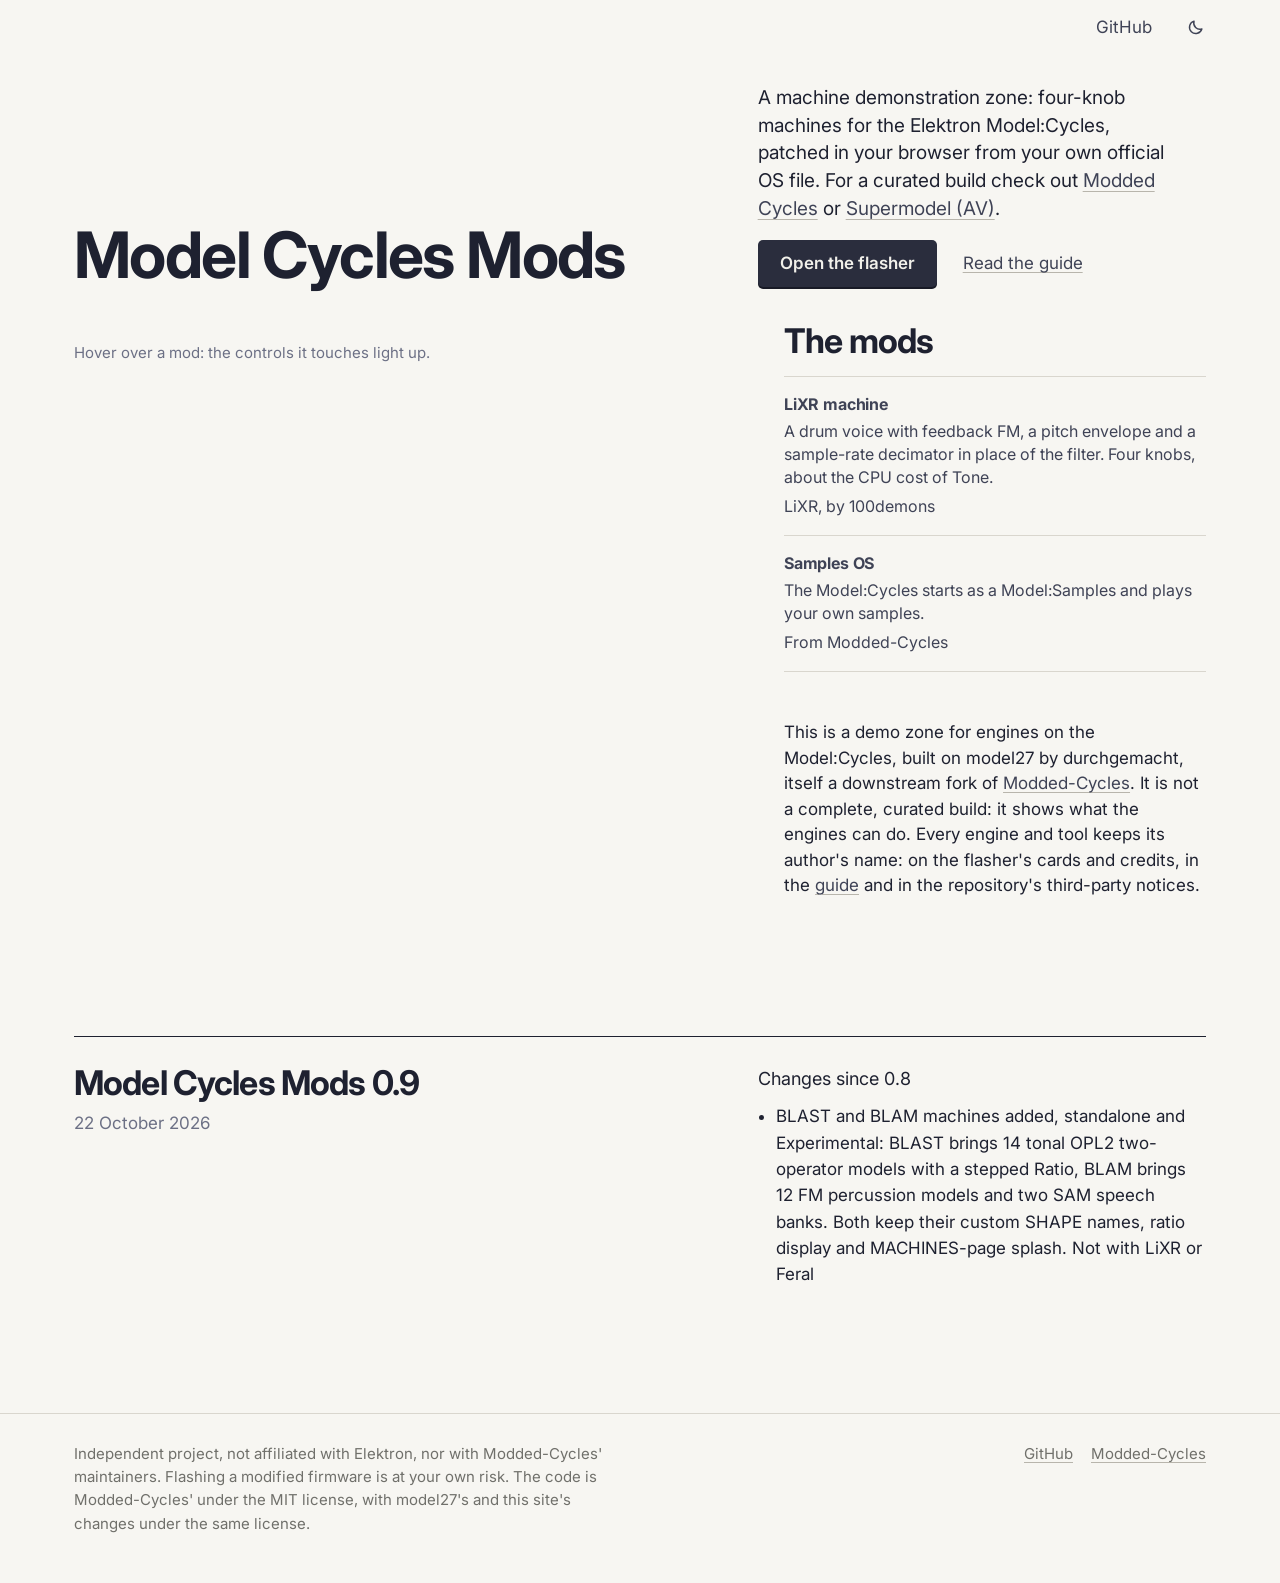
==== docs/index.html @ 6e6dc622 "Add BLAST v3 and BLAM as standalone cards - BLAST v3 (tonal OPL2): 14 models, stepped Ratio, own SHA" ====
<!DOCTYPE html>
<html lang="en">
<head>
<meta charset="utf-8">
<meta name="viewport" content="width=device-width, initial-scale=1">
<title>Model Cycles Mods</title>
<meta name="description" content="Demo engines for the Elektron Model:Cycles: four-knob machines patched in your browser from your own official OS file. An engine demonstration zone, not a complete curated build.">
<meta name="theme-color" content="#f7f6f2" media="(prefers-color-scheme: light)">
<meta name="theme-color" content="#15161d" media="(prefers-color-scheme: dark)">
<link rel="icon" href="assets/icon.svg" type="image/svg+xml">
<link rel="preconnect" href="https://fonts.googleapis.com">
<link rel="preconnect" href="https://fonts.gstatic.com" crossorigin>
<link rel="stylesheet" href="https://fonts.googleapis.com/css2?family=Inter:wght@400;500;600;700&family=IBM+Plex+Mono:wght@400;500&family=Tiny5&display=swap">
<link rel="stylesheet" href="assets/site.css?v=2026-10-22-44">
<script>try{var l=localStorage.getItem("mc-lang"),t=localStorage.getItem("mc-theme")}catch(e){}document.documentElement.lang=l||(/^fr\b/i.test(navigator.language||"")?"fr":"en");if(t)document.documentElement.setAttribute("data-theme",t)</script>
<style>
  .intro{display:grid;grid-template-columns:minmax(0,7fr) minmax(0,5fr);gap:20px 56px;align-items:end;padding:44px 0 36px}
  .intro h1{font-size:clamp(40px,5vw,64px)}
  .intro p{font-size:19px;line-height:1.45;max-width:34ch;margin:0 0 18px}
  .act{display:flex;flex-wrap:wrap;align-items:center;gap:14px 26px}

  .bench{display:grid;grid-template-columns:minmax(0,1.55fr) minmax(0,1fr);gap:56px;align-items:start}
  .bench figure{margin:0;position:sticky;top:20px}
  .bench [data-device]{max-width:calc((100vh - 275px) * 1.467)}
  .bench figcaption{margin-top:18px;font-size:15px;color:var(--muted)}
  .bench h2{margin:0 0 18px}
  .mods{list-style:none;margin:0;padding:0;border-top:1px solid var(--line)}
  .mods a{display:block;padding:16px 0 17px;border-bottom:1px solid var(--line);text-decoration:none}
  .mods b{display:block;font-size:19px;letter-spacing:-.01em;margin-bottom:3px}
  .mods span{display:block;color:var(--ink-2);font-size:16px;line-height:1.45}
  .mods em{display:block;margin-top:6px;font-style:normal;font-size:14px;color:var(--muted)}
  .mods a:hover b,.mods a:focus-visible b{text-decoration:underline;text-decoration-color:var(--red);text-decoration-thickness:2px;text-underline-offset:.18em}
  .mods a:focus-visible{outline-offset:0}
  .about{margin-top:48px;max-width:70ch}
  .about p{font-size:17px;line-height:1.5}

  .release{display:grid;grid-template-columns:minmax(0,7fr) minmax(0,5fr);gap:12px 56px;margin-top:120px;padding-top:28px;border-top:1px solid var(--ink)}
  .release time{display:block;color:var(--muted);margin-top:10px}
  .release p{margin:0 0 .6em;font-size:18px}
  .release ul{margin:0;padding-left:1.1em}
  .release li{margin:.3em 0}

  @media (hover:none){.bench figcaption{display:none}}
  @media (max-width:900px){
    .intro{grid-template-columns:1fr;padding:36px 0 32px}
    .bench{grid-template-columns:1fr;gap:32px}
    .bench figure{position:static}
    .bench [data-device]{max-width:none}
    .release{grid-template-columns:1fr;margin-top:80px}
  }
</style>
</head>
<body data-page="home">

<header class="wrap top">
  <nav aria-label="Site">
    <a href="https://github.com/100demons" target="_blank" rel="noopener">GitHub</a>
  </nav>
  <div class="lang" role="group" aria-label="Language" hidden><button type="button" data-lang="en" aria-pressed="true">EN</button>/<button type="button" data-lang="fr" aria-pressed="false">FR</button></div>
  <button type="button" class="theme-btn" aria-label="Dark mode"><svg class="moon" width="18" height="18" viewBox="0 0 20 20" fill="none" stroke="currentColor" stroke-width="1.6" stroke-linejoin="round" aria-hidden="true"><path d="M16.5 12.2A7 7 0 0 1 7.8 3.5a7 7 0 1 0 8.7 8.7Z"/></svg><svg class="sun" width="18" height="18" viewBox="0 0 20 20" fill="none" stroke="currentColor" stroke-width="1.6" stroke-linecap="round" aria-hidden="true"><circle cx="10" cy="10" r="3.6"/><path d="M10 1.8v2.1M10 16.1v2.1M1.8 10h2.1M16.1 10h2.1M4.2 4.2l1.5 1.5M14.3 14.3l1.5 1.5M4.2 15.8l1.5-1.5M14.3 5.7l1.5-1.5"/></svg></button>
</header>

<main class="wrap">
  <section class="intro">
    <h1><span data-l="en">Model Cycles Mods</span><span data-l="fr">Moteurs de démonstration pour le Model:Cycles</span></h1>
    <div>
      <p><span data-l="en">A machine demonstration zone: four-knob machines for the Elektron Model:Cycles, patched in your browser from your own official OS file. For a curated build check out <a href="https://18nelli18.github.io/Modded-Cycles/flasher/" target="_blank" rel="noopener">Modded Cycles</a> or <a href="https://aveycole.github.io/Modded-Cycles/flasher/" target="_blank" rel="noopener">Supermodel (AV)</a>.</span><span data-l="fr">Une zone de démonstration de machines : des machines à quatre potards pour l'Elektron Model:Cycles, patchées dans votre navigateur depuis votre propre fichier d'OS officiel. Pour un build soigné, voir <a href="https://18nelli18.github.io/Modded-Cycles/flasher/" target="_blank" rel="noopener">Modded Cycles</a> ou <a href="https://aveycole.github.io/Modded-Cycles/flasher/" target="_blank" rel="noopener">Supermodel (AV)</a>.</span></p>
      <div class="act">
        <a class="btn" href="flasher/"><span data-l="en">Open the flasher</span><span data-l="fr">Ouvrir le flasher</span></a>
        <a href="guide/"><span data-l="en">Read the guide</span><span data-l="fr">Lire le guide</span></a>
      </div>
    </div>
  </section>

  <section class="bench">
    <figure>
      <div data-device="seq"></div>
      <figcaption><span data-l="en">Hover over a mod: the controls it touches light up.</span><span data-l="fr">Survolez un mod : les commandes qu'il touche s'allument.</span></figcaption>
    </figure>
    <div>
      <h2><span data-l="en">The mods</span><span data-l="fr">Les mods</span></h2>
      <ol class="mods">
        <li><a href="guide/#lixr" data-hl="lcd,machines,synth" data-lcd="LiXR/>DRUM VOICE">
          <b><span data-l="en">LiXR machine</span><span data-l="fr">Machine LiXR</span></b>
          <span><span data-l="en">A drum voice with feedback FM, a pitch envelope and a sample-rate decimator in place of the filter. Four knobs, about the CPU cost of Tone.</span><span data-l="fr">Une voix de batterie avec FM à rétroaction, enveloppe de hauteur et décimateur à la place du filtre. Quatre potards, environ le coût processeur de Tone.</span></span>
          <em><span data-l="en">LiXR, by 100demons</span><span data-l="fr">LiXR, par 100demons</span></em></a></li>
        <li><a href="guide/#samples" data-hl="lcd,pads" data-lcd="SAMPLES OS/>MODEL:SAMPLES">
          <b><span data-l="en">Samples OS</span><span data-l="fr">OS Samples</span></b>
          <span><span data-l="en">The Model:Cycles starts as a Model:Samples and plays your own samples.</span><span data-l="fr">Le Model:Cycles démarre en Model:Samples et joue vos propres samples.</span></span>
          <em><span data-l="en">From Modded-Cycles</span><span data-l="fr">De Modded-Cycles</span></em></a></li>
      </ol>
      <div class="about">
        <p><span data-l="en">This is a demo zone for engines on the Model:Cycles, built on model27 by durchgemacht, itself a downstream fork of <a href="https://github.com/18nelli18/Modded-Cycles" target="_blank" rel="noopener">Modded-Cycles</a>. It is not a complete, curated build: it shows what the engines can do. Every engine and tool keeps its author's name: on the flasher's cards and credits, in the <a href="guide/#trouble">guide</a> and in the repository's third-party notices.</span><span data-l="fr">model27 est un fork dérivé de <a href="https://github.com/18nelli18/Modded-Cycles" target="_blank" rel="noopener">Modded-Cycles</a>, parti de sa version 1.55, la dernière avec une sélection de mods. Il garde la sélection et propose peu de cartes : d'abord les mods du mainteneur, puis un ou deux d'autres auteurs, chacun relu selon le Cycles Mod Standard pour que des mods de personnes différentes aillent ensemble. Les autres mods de Modded-Cycles restent constructibles en ligne de commande. Chaque mod et chaque outil garde le nom de son auteur : sur les cartes et les crédits du flasher, dans le <a href="guide/#trouble">guide</a> et dans les mentions tierces du dépôt.</span></p>
      </div>
    </div>
  </section>

  <section class="release" id="version">
    <div>
      <h2>Model Cycles Mods <span data-rel="version">0.6</span></h2>
      <time data-rel="date">2026-10-21</time>
    </div>
    <div data-rel="changes"></div>
  </section>
</main>

<footer class="foot">
  <div class="wrap">
    <p>
      <span data-l="en">Independent project, not affiliated with Elektron, nor with Modded-Cycles' maintainers. Flashing a modified firmware is at your own risk. The code is Modded-Cycles' under the MIT license, with model27's and this site's changes under the same license.</span>
      <span data-l="fr">Projet indépendant, non affilié à Elektron ni aux mainteneurs de Modded-Cycles. Flasher un firmware modifié se fait à vos risques. Le code est celui de Modded-Cycles sous licence MIT, les changements de model27 sous la même licence.</span>
    </p>
    <nav aria-label="Footer"><a href="https://github.com/100demons/cycles-flasher" target="_blank" rel="noopener">GitHub</a><a href="https://github.com/18nelli18/Modded-Cycles" target="_blank" rel="noopener">Modded-Cycles</a></nav>
  </div>
</footer>

<script src="assets/release.js?v=2026-10-22-44"></script>
<script src="assets/cycles.js?v=2026-10-22-44"></script>
<script src="assets/site.js?v=2026-10-22-44"></script>
</body>
</html>
---- docs/assets/site.css ----
/* Modded-Cycles — shared styles: home, flasher, guide.
 * The page takes the colours of the unit: light grey casing, charcoal keys, the red of a lit trig key.
 * Dark theme: the page goes dark, the drawn unit keeps its own colours (--mc-*).
 * Plain CSS (no nesting): the flasher's smoke test parses it with jsdom. */

:root{
  color-scheme:light;
  --paper:#f7f6f2;
  --casing:#ebe9e3;
  --well:#e2e0d9;
  --line:#d9d6ce;
  --line-2:#b8b5ac;
  --ink:#1e2130;
  --ink-2:#3f4356;
  --muted:#6c7085;
  --ctl:#2a2d3d;          /* page controls shaped like the unit's keys */
  --ctl-ink:#f1f0ea;
  --ctl-edge:#181a26;
  --mc-casing:#cfcecb;    /* the drawn unit, the same in both themes */
  --mc-well:#c5c4c0;
  --mc-key:#46474b;
  --mc-key-ink:#e8e7e3;
  --red:#ff7a3d;
  --red-ink:#c24f14;
  --accent-ink:#2a1708;   /* text on the accent */
  --accent-glow:rgba(255,122,61,.28);
  --accent-2:#7a5cff;     /* violet: experimental tags, section numbers */
  --accent-2-bg:#ebe6ff;
  --lcd:#bfeef6;
  --lcd-ink:#0f4a57;
  --ok:#2b6a3b;
  --warn:#875300;
  --bad:#a3291b;
  --f:"Inter",ui-sans-serif,system-ui,-apple-system,"Segoe UI",Helvetica,Arial,sans-serif;
  --f-lcd:"Tiny5",ui-monospace,monospace;
  --f-code:"IBM Plex Mono",ui-monospace,SFMono-Regular,Menlo,Consolas,monospace;
  --link:#3f4356;
  --foot:#70706b;
  --r:0px;
  --wrap:1180px;
  --gut:24px;
}

@media (prefers-color-scheme:dark){
  :root:not([data-theme="light"]){
    color-scheme:dark;
    --paper:#1a1a1a;
    --link:#c9c8c3;
    --foot:#4f4f4b;
    --casing:#232323;
    --well:#2c2c2c;
    --line:#343434;
    --line-2:#565656;
    --ink:#f1f0ec;
    --ink-2:#c9c8c3;
    --muted:#9b9a95;
    --ctl:#e7e6e1;
    --ctl-ink:#0e0e0e;
    --ctl-edge:#a6a5a0;
    --red:#d5d4cf;
    --red-ink:#ecebe6;
    --accent-ink:#0e0e0e;
    --accent-glow:rgba(255,255,255,.16);
    --accent-2:#c9c8c3;
    --accent-2-bg:#262626;
    --lcd:#163f49;
    --lcd-ink:#bfeef6;
    --ok:#8fbf98;
    --warn:#c9ab72;
    --bad:#d98d84;
  }
}
:root[data-theme="dark"]{
  color-scheme:dark;
  --paper:#1a1a1a;
  --link:#c9c8c3;
  --foot:#4f4f4b;
  --casing:#232323;
  --well:#2c2c2c;
  --line:#343434;
  --line-2:#565656;
  --ink:#f1f0ec;
  --ink-2:#c9c8c3;
  --muted:#9b9a95;
  --ctl:#e7e6e1;
  --ctl-ink:#0e0e0e;
  --ctl-edge:#a6a5a0;
  --red:#d5d4cf;
  --red-ink:#ecebe6;
  --accent-ink:#0e0e0e;
  --accent-glow:rgba(255,255,255,.16);
  --accent-2:#c9c8c3;
  --accent-2-bg:#262626;
  --lcd:#163f49;
  --lcd-ink:#bfeef6;
  --ok:#8fbf98;
  --warn:#c9ab72;
  --bad:#d98d84;
}

/* one language at a time: <x data-l="fr"> / <x data-l="en"> */
html[lang="fr"] [data-l="en"],html:not([lang="fr"]) [data-l="fr"]{display:none !important}

*,*::before,*::after{box-sizing:border-box}
html{-webkit-text-size-adjust:100%;scroll-padding-top:24px}
body{margin:0;background:var(--paper);color:var(--ink);font:400 17px/1.55 var(--f);-webkit-font-smoothing:antialiased}
img,svg{display:block;max-width:100%}
p{margin:0 0 1em}
a{color:inherit;text-decoration-thickness:1px;text-underline-offset:.2em;text-decoration-color:var(--line-2)}
a:hover{text-decoration-color:var(--red)}
::selection{background:var(--red);color:var(--accent-ink)}
:focus-visible{outline:2px solid var(--ink);outline-offset:3px}
code{font:.86em/1 var(--f-code);background:var(--casing);padding:.15em .35em;border-radius:3px;white-space:nowrap}
h1,h2,h3{margin:0;font-weight:700;letter-spacing:-.02em;line-height:1.05}
h1{font-size:clamp(42px,6.2vw,78px);letter-spacing:-.035em;line-height:.98}
h2{font-size:clamp(26px,3vw,34px)}
h3{font-size:20px;letter-spacing:-.01em}
.wrap{max-width:var(--wrap);margin:0 auto;padding:0 var(--gut)}
.muted{color:var(--muted)}

/* header */
.top{display:flex;align-items:baseline;gap:28px;padding-top:14px;flex-wrap:wrap}
[hidden]{display:none !important}
.brand{font-weight:700;font-size:20px;letter-spacing:-.02em;text-decoration:none;margin-right:auto}
.top nav{display:flex;gap:22px;flex-wrap:wrap;align-items:baseline;margin-left:auto}
.top nav a{text-decoration:none}
.top nav a:hover,.top nav a[aria-current="page"]{text-decoration:underline;text-decoration-color:var(--red);text-decoration-thickness:2px}
.lang{display:flex;gap:2px;align-items:baseline;color:var(--muted)}
.lang button{font:inherit;color:var(--muted);background:none;border:0;padding:0 3px;cursor:pointer}
.lang button[aria-pressed="true"]{color:var(--ink);font-weight:700}
/* theme switch: a moon in the light theme, a sun in the dark one */
.theme-btn{align-self:center;display:grid;place-items:center;width:32px;height:32px;margin:-6px -6px -6px 0;padding:0;border:0;border-radius:var(--r);
  background:none;color:var(--ink-2);cursor:pointer}
.theme-btn:hover{color:var(--ink);background:var(--casing)}
.theme-btn .sun{display:none}
@media (prefers-color-scheme:dark){
  :root:not([data-theme="light"]) .theme-btn .sun{display:block}
  :root:not([data-theme="light"]) .theme-btn .moon{display:none}
}
:root[data-theme="dark"] .theme-btn .sun{display:block}
:root[data-theme="dark"] .theme-btn .moon{display:none}

/* buttons: a charcoal key that lights up red */
.btn{display:inline-flex;align-items:center;gap:10px;padding:14px 22px;border:0;border-radius:var(--r);
  background:var(--ctl);color:var(--ctl-ink);font:600 17px/1.1 var(--f);text-decoration:none;cursor:pointer;
  box-shadow:0 2px 0 var(--ctl-edge);transition:background .1s,color .1s}
.btn:hover{background:var(--red);color:var(--accent-ink)}
.btn:active{transform:translateY(1px);box-shadow:0 1px 0 var(--ctl-edge)}

/* footer */
.foot{margin-top:120px;padding:28px 0 48px;border-top:1px solid var(--line);font-size:15px;color:var(--foot)}
.foot a{color:inherit}
.foot .wrap{display:flex;flex-wrap:wrap;gap:12px 32px;justify-content:space-between}
.foot p{margin:0;max-width:62ch}
.foot nav{display:flex;gap:18px}

/* ---- the Model:Cycles drawing (assets/cycles.js) ---- */
.mc{width:100%;height:auto;overflow:visible}
.mc text{font-family:var(--f)}
.mc-edge{fill:#b4b3ae}
.mc-body{fill:var(--mc-casing)}
.mc-plate{fill:none;stroke:#b2b1ac;stroke-width:1.4}
.mc-well{fill:var(--mc-well);stroke:#acaba6;stroke-width:1.2}
.mc-tape rect{fill:#202022}
.mc-tape .tape-t{fill:#efeee8;font-size:17px;font-weight:700;letter-spacing:.34em}
.key-cap{fill:var(--mc-key)}
.key .kt{fill:var(--mc-key-ink);font-size:12px;font-weight:700;letter-spacing:.04em}
.key .kt.num{font-size:13px}
.key.pad .pt{fill:var(--mc-key-ink);font-size:17px;font-weight:700}
.key .ul{fill:var(--mc-key-ink)}
.ico{fill:none;stroke:var(--mc-key-ink);stroke-width:1.7;stroke-linecap:round;stroke-linejoin:round}
.key.on .key-cap,.key.lit .key-cap{fill:var(--red)}
.key.on .kt,.key.lit .kt,.key.on .pt,.key.lit .pt{fill:var(--accent-ink)}
.key.on .ul,.key.lit .ul{fill:var(--accent-ink)}
.key.lit .ico{stroke:var(--accent-ink)}
.kn-ring{fill:#3c3d41}
.kn-cap{fill:#56575b}
.knob.big .kn-ring{fill:#495b5f}
.knob.big .kn-cap{fill:#62757a}
.kn-led{fill:#bebdb8;stroke:#a6a5a0;stroke-width:1}
.knob.lit .kn-ring{stroke:var(--red);stroke-width:5}
.knob.lit .kn-led{fill:var(--red);stroke:var(--red)}
.lcd-bezel{fill:#303134}
.lcd.lit .lcd-bezel{stroke:var(--red);stroke-width:5}
.lcd-glass{fill:var(--lcd)}
.lcd-t{fill:var(--lcd-ink);font-family:var(--f-lcd) !important;font-size:11px}
.lcd-t.inv{fill:var(--lcd)}
.lcd-sel{fill:var(--lcd-ink)}
.lcd-logo{fill:var(--lcd-ink);font-family:var(--f-lcd) !important;font-size:23px;letter-spacing:.02em}
/* while controls are lit, the rest of the panel steps back and stops blinking */
.mc .key,.mc .knob,.mc .lb,.mc .lb2,.mc .lb3,.mc .name,.mc .pg-led,.mc .pwr,.mc-tape{transition:opacity .15s}
.mc.focus .key:not(.lit),.mc.focus .knob:not(.lit){opacity:.28}
.mc.focus .lb,.mc.focus .lb2,.mc.focus .lb3,.mc.focus .name,.mc.focus .pg-led,.mc.focus .pwr,.mc.focus .mc-tape{opacity:.3}
.mc.focus .key.on:not(.lit) .key-cap{fill:var(--mc-key)}
.mc.focus .key.on:not(.lit) .kt,.mc.focus .key.on:not(.lit) .pt{fill:var(--mc-key-ink)}
.mc.focus .key.on:not(.lit) .ul{fill:var(--mc-key-ink)}
.lb{fill:#3a3a38;font-size:10.5px;font-weight:700;letter-spacing:.03em}
.lb2{fill:#74736f;font-size:8.5px;font-weight:600;letter-spacing:.03em;text-decoration:underline}
.lb3{fill:#74736f;font-size:7px;font-weight:600}
.name{fill:#2a2a28;font-size:14.5px;font-weight:700;letter-spacing:-.01em}
.pg-led{fill:#bebdb8}
.pg-led.on{fill:var(--red)}
.pwr{fill:none;stroke:#5b5a56;stroke-width:1.5;stroke-linecap:round}

@media (max-width:720px){
  :root{--gut:18px}
  body{font-size:16px}
  .top{gap:10px 20px}
  .foot{margin-top:80px}
}
@media (prefers-reduced-motion:reduce){
  *{transition:none !important;animation:none !important}
}


/* --- stark, utilitarian pass: square controls, plain type, no depth --- */
.btn{border-radius:0;border:1px solid var(--ink);background:var(--ink);color:var(--paper);box-shadow:none}
.btn:hover{background:var(--paper);color:var(--ink)}
.btn:active{transform:none;box-shadow:none}
.btn.secondary{border:1px solid var(--ink);box-shadow:none}
.theme-btn{border-radius:0}
code{border-radius:0}
h1,h2,h3{letter-spacing:-.025em}


/* middle ground: a little softness back, still plain */
.btn{border:0;border-radius:5px;background:var(--ctl);color:var(--ctl-ink);box-shadow:0 2px 0 var(--ctl-edge)}
.btn:hover{background:var(--red);color:var(--accent-ink)}
.btn:active{transform:translateY(1px);box-shadow:0 1px 0 var(--ctl-edge)}
.btn.secondary{border:0;background:none;color:var(--ink);box-shadow:inset 0 0 0 1px var(--line-2)}
.btn.secondary:hover{background:var(--casing);color:var(--ink)}
.theme-btn{border-radius:5px}
code{border-radius:4px}


/* links: GitHub's blue, in both themes */
a{color:var(--link)}
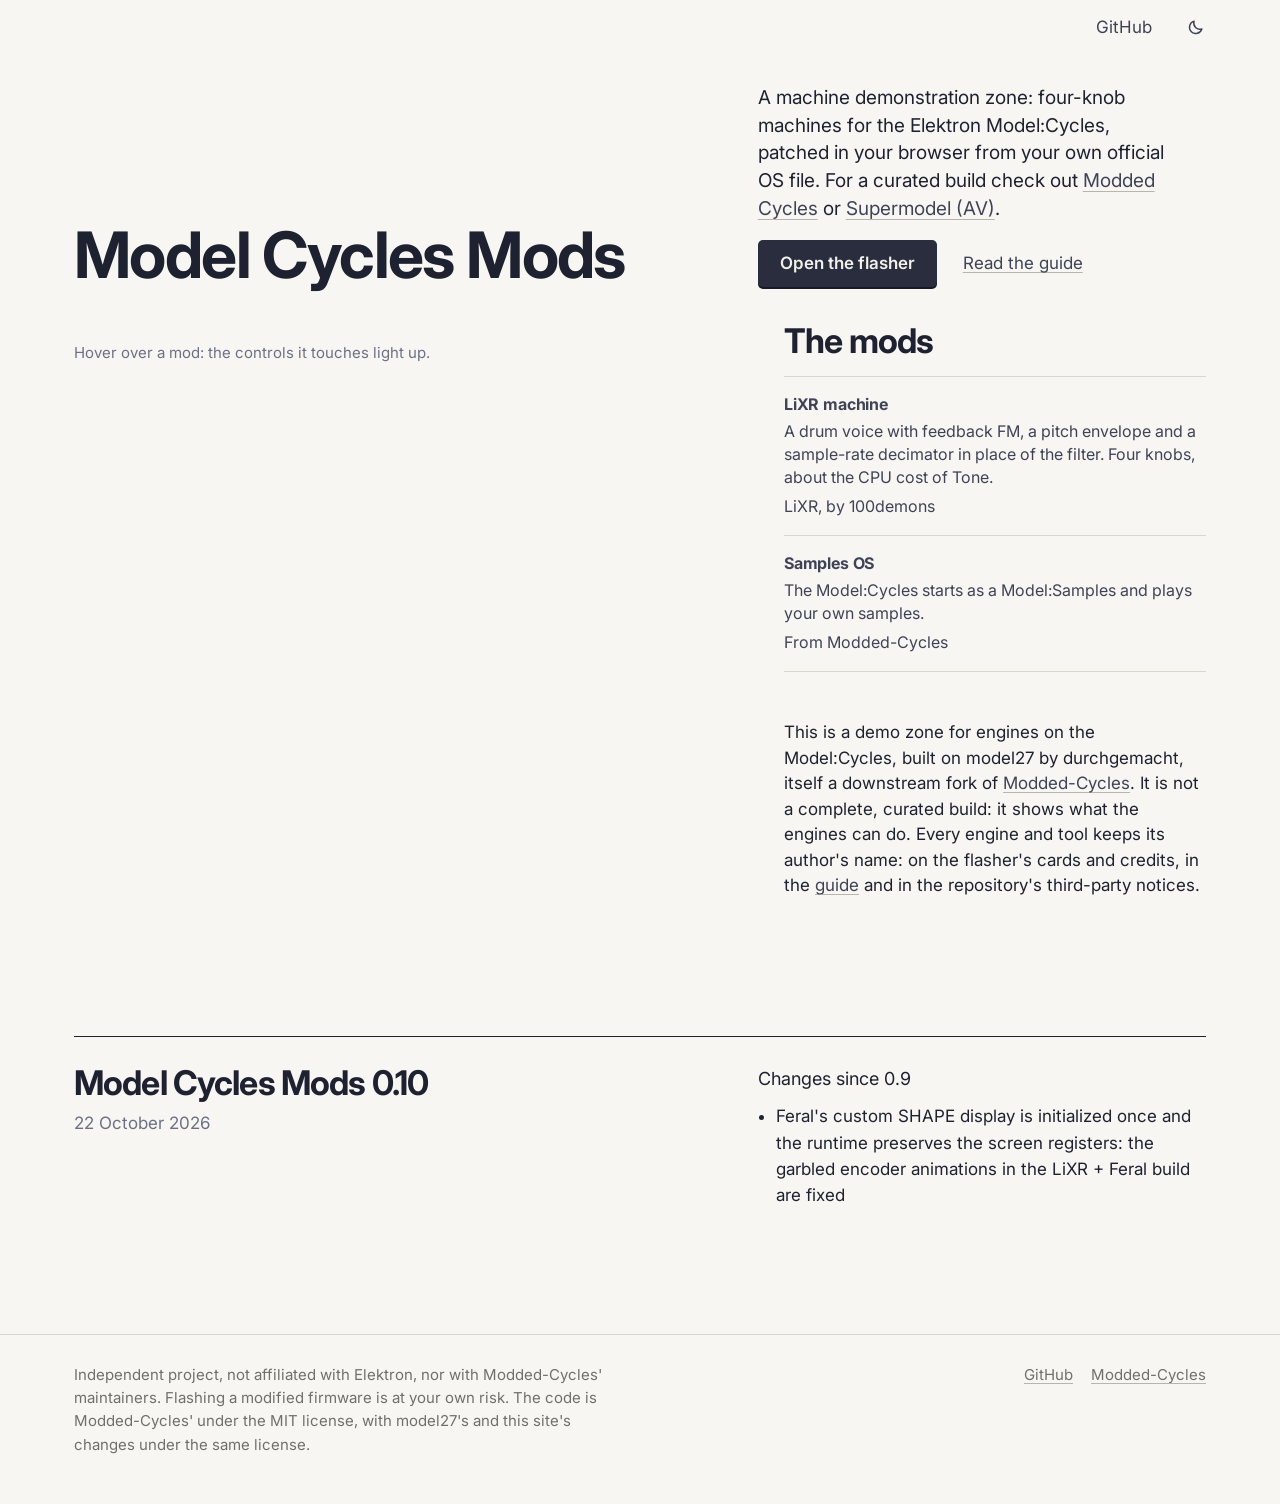
==== commit afe09636: "Fix the Feral UI state lifetime and register corruption - Feral's state object is initialized once (" ====
--- a/docs/index.html
+++ b/docs/index.html
@@ -11,7 +11,7 @@
 <link rel="preconnect" href="https://fonts.googleapis.com">
 <link rel="preconnect" href="https://fonts.gstatic.com" crossorigin>
 <link rel="stylesheet" href="https://fonts.googleapis.com/css2?family=Inter:wght@400;500;600;700&family=IBM+Plex+Mono:wght@400;500&family=Tiny5&display=swap">
-<link rel="stylesheet" href="assets/site.css?v=2026-10-22-44">
+<link rel="stylesheet" href="assets/site.css?v=2026-10-22-45">
 <script>try{var l=localStorage.getItem("mc-lang"),t=localStorage.getItem("mc-theme")}catch(e){}document.documentElement.lang=l||(/^fr\b/i.test(navigator.language||"")?"fr":"en");if(t)document.documentElement.setAttribute("data-theme",t)</script>
 <style>
   .intro{display:grid;grid-template-columns:minmax(0,7fr) minmax(0,5fr);gap:20px 56px;align-items:end;padding:44px 0 36px}
@@ -114,8 +114,8 @@
   </div>
 </footer>
 
-<script src="assets/release.js?v=2026-10-22-44"></script>
-<script src="assets/cycles.js?v=2026-10-22-44"></script>
-<script src="assets/site.js?v=2026-10-22-44"></script>
+<script src="assets/release.js?v=2026-10-22-45"></script>
+<script src="assets/cycles.js?v=2026-10-22-45"></script>
+<script src="assets/site.js?v=2026-10-22-45"></script>
 </body>
 </html>
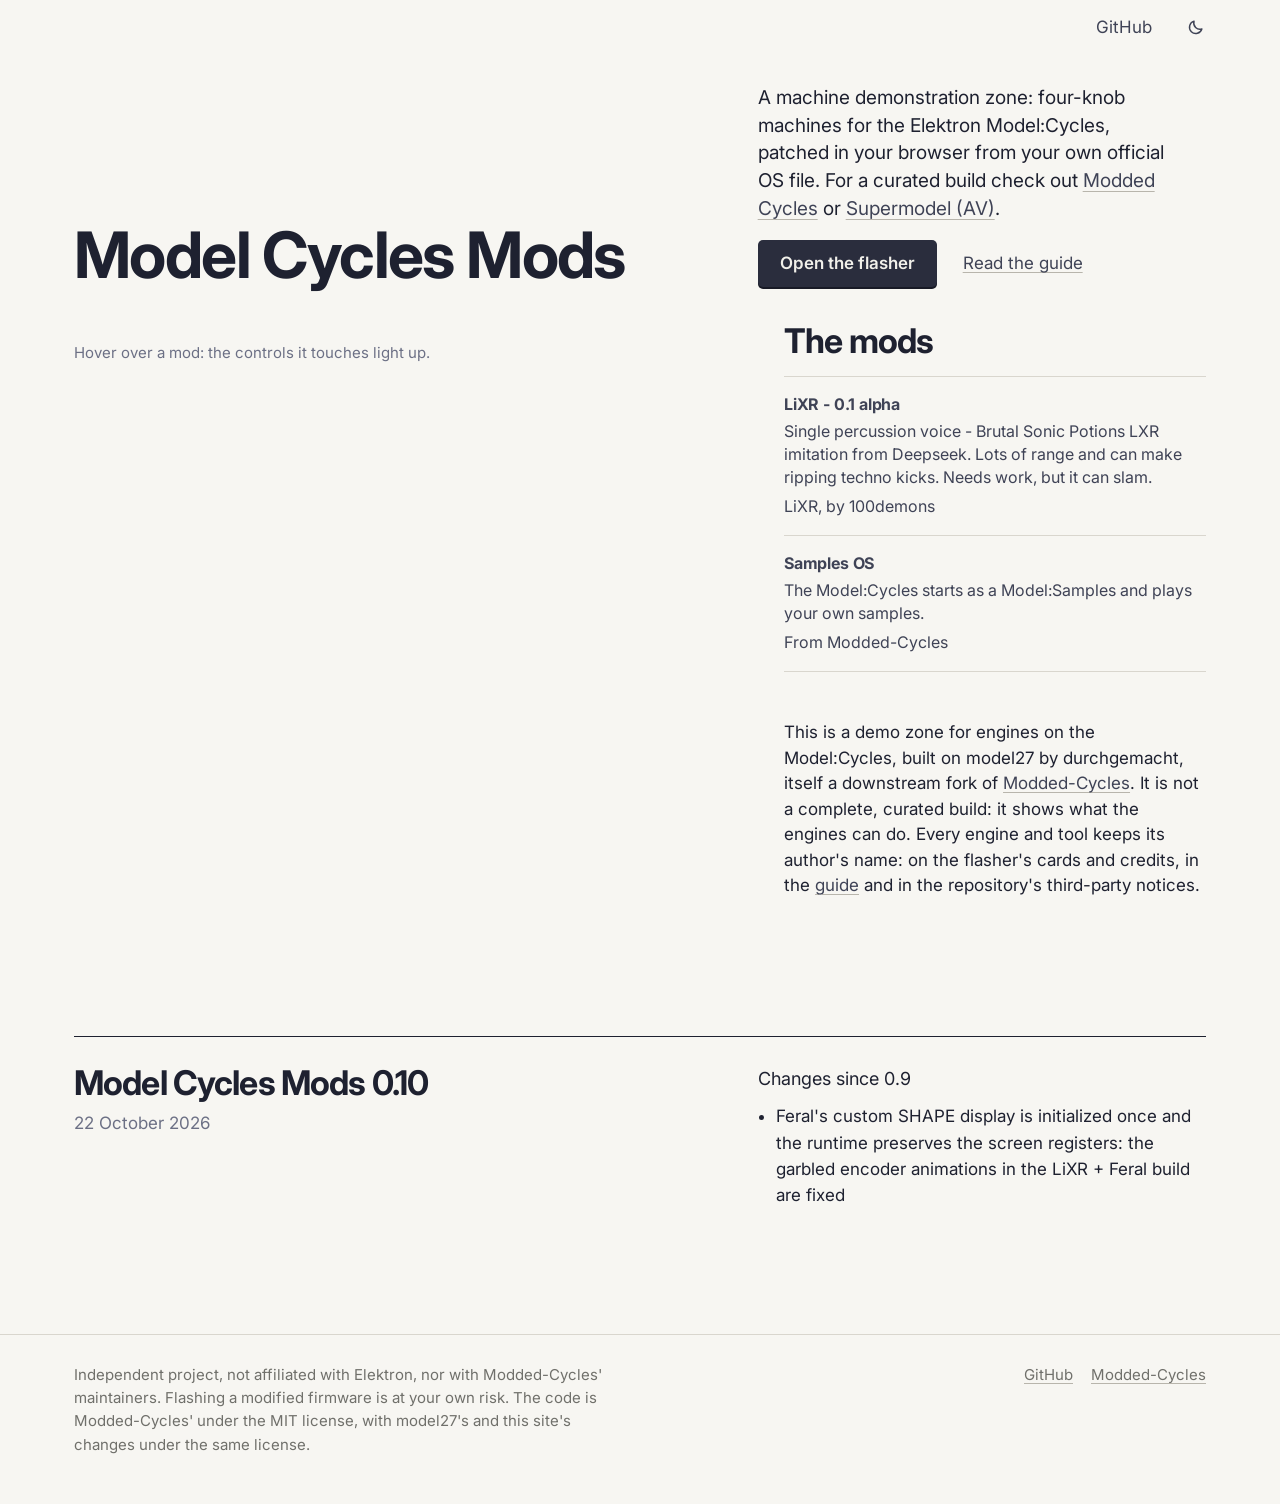
==== commit 3a7b8c4d: "Rename the four engine cards and use the new short blurbs Feral 0.7 beta, Blast 0.8 beta, Blam 0.5 b" ====
--- a/docs/index.html
+++ b/docs/index.html
@@ -11,7 +11,7 @@
 <link rel="preconnect" href="https://fonts.googleapis.com">
 <link rel="preconnect" href="https://fonts.gstatic.com" crossorigin>
 <link rel="stylesheet" href="https://fonts.googleapis.com/css2?family=Inter:wght@400;500;600;700&family=IBM+Plex+Mono:wght@400;500&family=Tiny5&display=swap">
-<link rel="stylesheet" href="assets/site.css?v=2026-10-22-45">
+<link rel="stylesheet" href="assets/site.css?v=2026-10-23-01">
 <script>try{var l=localStorage.getItem("mc-lang"),t=localStorage.getItem("mc-theme")}catch(e){}document.documentElement.lang=l||(/^fr\b/i.test(navigator.language||"")?"fr":"en");if(t)document.documentElement.setAttribute("data-theme",t)</script>
 <style>
   .intro{display:grid;grid-template-columns:minmax(0,7fr) minmax(0,5fr);gap:20px 56px;align-items:end;padding:44px 0 36px}
@@ -81,8 +81,8 @@
       <h2><span data-l="en">The mods</span><span data-l="fr">Les mods</span></h2>
       <ol class="mods">
         <li><a href="guide/#lixr" data-hl="lcd,machines,synth" data-lcd="LiXR/>DRUM VOICE">
-          <b><span data-l="en">LiXR machine</span><span data-l="fr">Machine LiXR</span></b>
-          <span><span data-l="en">A drum voice with feedback FM, a pitch envelope and a sample-rate decimator in place of the filter. Four knobs, about the CPU cost of Tone.</span><span data-l="fr">Une voix de batterie avec FM à rétroaction, enveloppe de hauteur et décimateur à la place du filtre. Quatre potards, environ le coût processeur de Tone.</span></span>
+          <b><span data-l="en">LiXR - 0.1 alpha</span><span data-l="fr">LiXR - 0.1 alpha</span></b>
+          <span><span data-l="en">Single percussion voice - Brutal Sonic Potions LXR imitation from Deepseek. Lots of range and can make ripping techno kicks. Needs work, but it can slam.</span><span data-l="fr">Single percussion voice - Brutal Sonic Potions LXR imitation from Deepseek. Lots of range and can make ripping techno kicks. Needs work, but it can slam.</span></span>
           <em><span data-l="en">LiXR, by 100demons</span><span data-l="fr">LiXR, par 100demons</span></em></a></li>
         <li><a href="guide/#samples" data-hl="lcd,pads" data-lcd="SAMPLES OS/>MODEL:SAMPLES">
           <b><span data-l="en">Samples OS</span><span data-l="fr">OS Samples</span></b>
@@ -114,8 +114,8 @@
   </div>
 </footer>
 
-<script src="assets/release.js?v=2026-10-22-45"></script>
-<script src="assets/cycles.js?v=2026-10-22-45"></script>
-<script src="assets/site.js?v=2026-10-22-45"></script>
+<script src="assets/release.js?v=2026-10-23-01"></script>
+<script src="assets/cycles.js?v=2026-10-23-01"></script>
+<script src="assets/site.js?v=2026-10-23-01"></script>
 </body>
 </html>
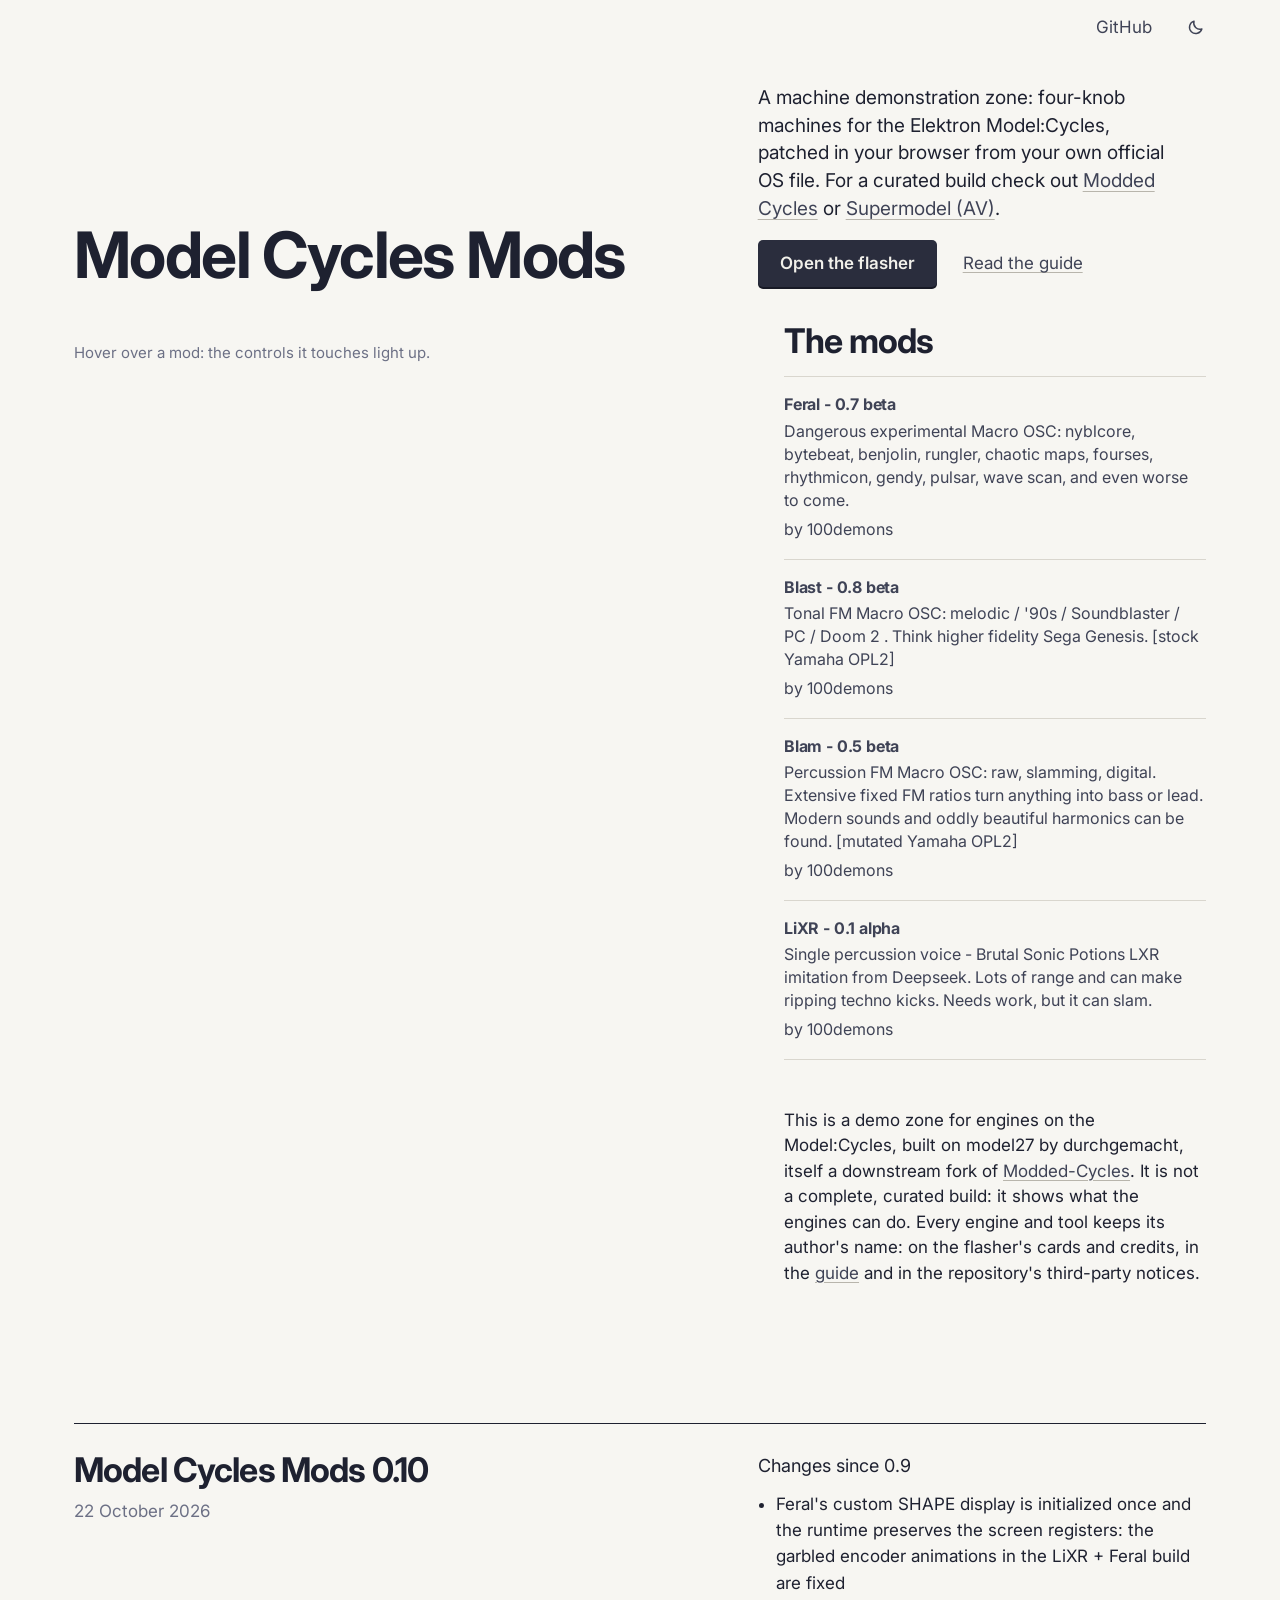
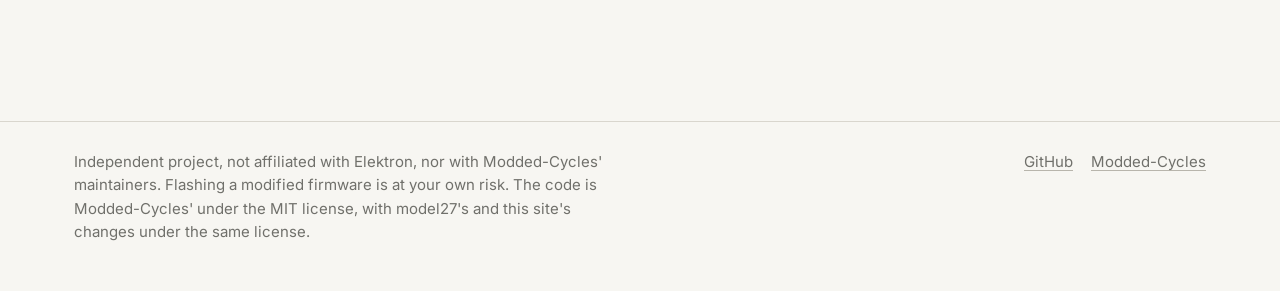
==== commit 61930550: "Deploy the single four-engine firmware card The page now offers one fixed build: Feral, Blast, Blam " ====
--- a/docs/index.html
+++ b/docs/index.html
@@ -11,7 +11,7 @@
 <link rel="preconnect" href="https://fonts.googleapis.com">
 <link rel="preconnect" href="https://fonts.gstatic.com" crossorigin>
 <link rel="stylesheet" href="https://fonts.googleapis.com/css2?family=Inter:wght@400;500;600;700&family=IBM+Plex+Mono:wght@400;500&family=Tiny5&display=swap">
-<link rel="stylesheet" href="assets/site.css?v=2026-10-23-01">
+<link rel="stylesheet" href="assets/site.css?v=2026-10-23-02">
 <script>try{var l=localStorage.getItem("mc-lang"),t=localStorage.getItem("mc-theme")}catch(e){}document.documentElement.lang=l||(/^fr\b/i.test(navigator.language||"")?"fr":"en");if(t)document.documentElement.setAttribute("data-theme",t)</script>
 <style>
   .intro{display:grid;grid-template-columns:minmax(0,7fr) minmax(0,5fr);gap:20px 56px;align-items:end;padding:44px 0 36px}
@@ -80,14 +80,22 @@
     <div>
       <h2><span data-l="en">The mods</span><span data-l="fr">Les mods</span></h2>
       <ol class="mods">
-        <li><a href="guide/#lixr" data-hl="lcd,machines,synth" data-lcd="LiXR/>DRUM VOICE">
+        <li><a href="flasher/">
+          <b><span data-l="en">Feral - 0.7 beta</span><span data-l="fr">Feral - 0.7 beta</span></b>
+          <span><span data-l="en">Dangerous experimental Macro OSC: nyblcore, bytebeat, benjolin, rungler, chaotic maps, fourses, rhythmicon, gendy, pulsar, wave scan, and even worse to come.</span><span data-l="fr">Dangerous experimental Macro OSC: nyblcore, bytebeat, benjolin, rungler, chaotic maps, fourses, rhythmicon, gendy, pulsar, wave scan, and even worse to come.</span></span>
+          <em><span data-l="en">by 100demons</span><span data-l="fr">par 100demons</span></em></a></li>
+        <li><a href="flasher/">
+          <b><span data-l="en">Blast - 0.8 beta</span><span data-l="fr">Blast - 0.8 beta</span></b>
+          <span><span data-l="en">Tonal FM Macro OSC: melodic / '90s / Soundblaster / PC / Doom 2 . Think higher fidelity Sega Genesis. [stock Yamaha OPL2]</span><span data-l="fr">Tonal FM Macro OSC: melodic / '90s / Soundblaster / PC / Doom 2 . Think higher fidelity Sega Genesis. [stock Yamaha OPL2]</span></span>
+          <em><span data-l="en">by 100demons</span><span data-l="fr">par 100demons</span></em></a></li>
+        <li><a href="flasher/">
+          <b><span data-l="en">Blam - 0.5 beta</span><span data-l="fr">Blam - 0.5 beta</span></b>
+          <span><span data-l="en">Percussion FM Macro OSC: raw, slamming, digital. Extensive fixed FM ratios turn anything into bass or lead. Modern sounds and oddly beautiful harmonics can be found. [mutated Yamaha OPL2]</span><span data-l="fr">Percussion FM Macro OSC: raw, slamming, digital. Extensive fixed FM ratios turn anything into bass or lead. Modern sounds and oddly beautiful harmonics can be found. [mutated Yamaha OPL2]</span></span>
+          <em><span data-l="en">by 100demons</span><span data-l="fr">par 100demons</span></em></a></li>
+        <li><a href="flasher/">
           <b><span data-l="en">LiXR - 0.1 alpha</span><span data-l="fr">LiXR - 0.1 alpha</span></b>
           <span><span data-l="en">Single percussion voice - Brutal Sonic Potions LXR imitation from Deepseek. Lots of range and can make ripping techno kicks. Needs work, but it can slam.</span><span data-l="fr">Single percussion voice - Brutal Sonic Potions LXR imitation from Deepseek. Lots of range and can make ripping techno kicks. Needs work, but it can slam.</span></span>
-          <em><span data-l="en">LiXR, by 100demons</span><span data-l="fr">LiXR, par 100demons</span></em></a></li>
-        <li><a href="guide/#samples" data-hl="lcd,pads" data-lcd="SAMPLES OS/>MODEL:SAMPLES">
-          <b><span data-l="en">Samples OS</span><span data-l="fr">OS Samples</span></b>
-          <span><span data-l="en">The Model:Cycles starts as a Model:Samples and plays your own samples.</span><span data-l="fr">Le Model:Cycles démarre en Model:Samples et joue vos propres samples.</span></span>
-          <em><span data-l="en">From Modded-Cycles</span><span data-l="fr">De Modded-Cycles</span></em></a></li>
+          <em><span data-l="en">by 100demons</span><span data-l="fr">par 100demons</span></em></a></li>
       </ol>
       <div class="about">
         <p><span data-l="en">This is a demo zone for engines on the Model:Cycles, built on model27 by durchgemacht, itself a downstream fork of <a href="https://github.com/18nelli18/Modded-Cycles" target="_blank" rel="noopener">Modded-Cycles</a>. It is not a complete, curated build: it shows what the engines can do. Every engine and tool keeps its author's name: on the flasher's cards and credits, in the <a href="guide/#trouble">guide</a> and in the repository's third-party notices.</span><span data-l="fr">model27 est un fork dérivé de <a href="https://github.com/18nelli18/Modded-Cycles" target="_blank" rel="noopener">Modded-Cycles</a>, parti de sa version 1.55, la dernière avec une sélection de mods. Il garde la sélection et propose peu de cartes : d'abord les mods du mainteneur, puis un ou deux d'autres auteurs, chacun relu selon le Cycles Mod Standard pour que des mods de personnes différentes aillent ensemble. Les autres mods de Modded-Cycles restent constructibles en ligne de commande. Chaque mod et chaque outil garde le nom de son auteur : sur les cartes et les crédits du flasher, dans le <a href="guide/#trouble">guide</a> et dans les mentions tierces du dépôt.</span></p>
@@ -114,8 +122,8 @@
   </div>
 </footer>
 
-<script src="assets/release.js?v=2026-10-23-01"></script>
-<script src="assets/cycles.js?v=2026-10-23-01"></script>
-<script src="assets/site.js?v=2026-10-23-01"></script>
+<script src="assets/release.js?v=2026-10-23-02"></script>
+<script src="assets/cycles.js?v=2026-10-23-02"></script>
+<script src="assets/site.js?v=2026-10-23-02"></script>
 </body>
 </html>
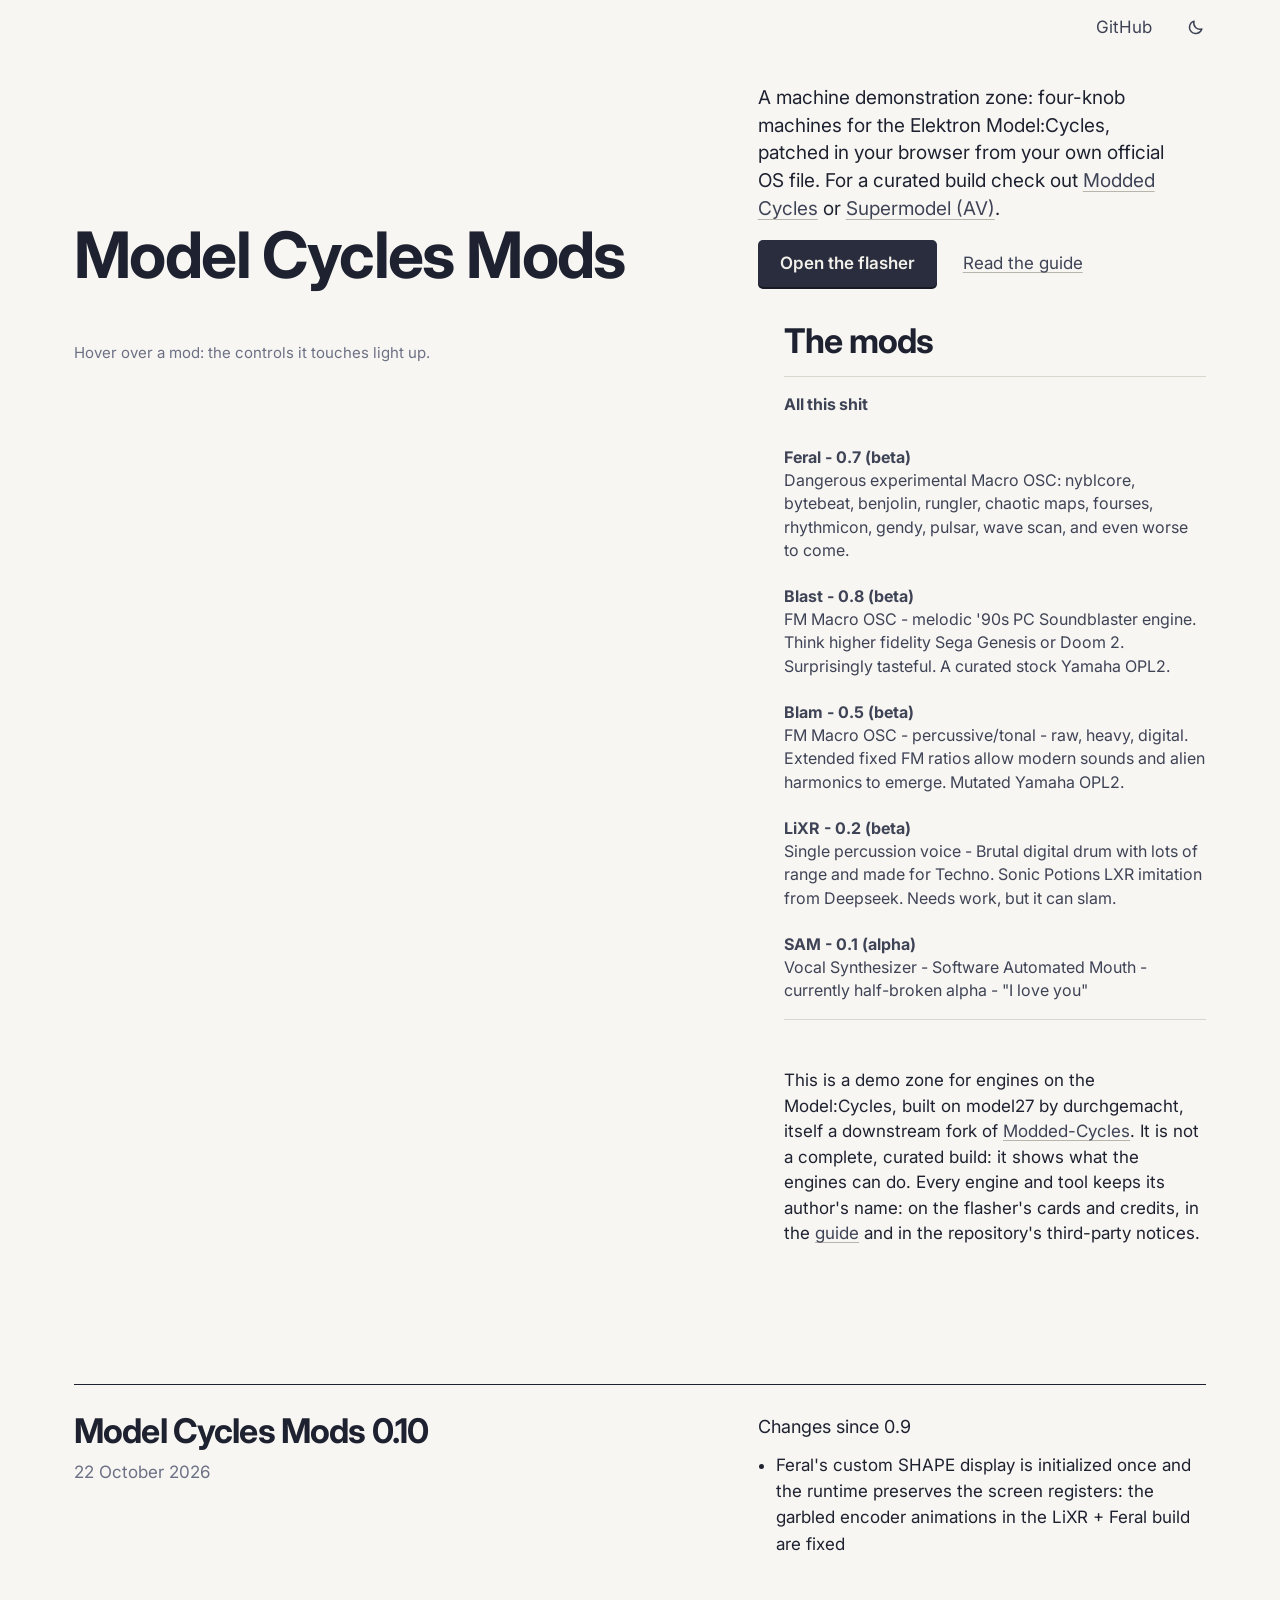
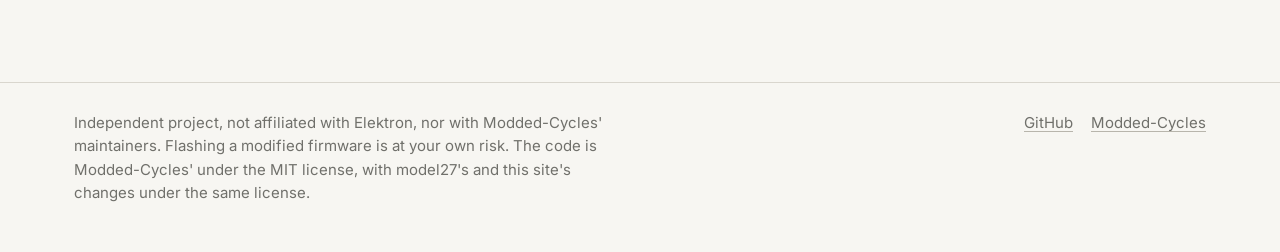
==== commit fe62f448: "Make the single card the default and add SAM The page shows one always-open card, selected on load, " ====
--- a/docs/index.html
+++ b/docs/index.html
@@ -11,7 +11,7 @@
 <link rel="preconnect" href="https://fonts.googleapis.com">
 <link rel="preconnect" href="https://fonts.gstatic.com" crossorigin>
 <link rel="stylesheet" href="https://fonts.googleapis.com/css2?family=Inter:wght@400;500;600;700&family=IBM+Plex+Mono:wght@400;500&family=Tiny5&display=swap">
-<link rel="stylesheet" href="assets/site.css?v=2026-10-23-02">
+<link rel="stylesheet" href="assets/site.css?v=2026-10-23-03">
 <script>try{var l=localStorage.getItem("mc-lang"),t=localStorage.getItem("mc-theme")}catch(e){}document.documentElement.lang=l||(/^fr\b/i.test(navigator.language||"")?"fr":"en");if(t)document.documentElement.setAttribute("data-theme",t)</script>
 <style>
   .intro{display:grid;grid-template-columns:minmax(0,7fr) minmax(0,5fr);gap:20px 56px;align-items:end;padding:44px 0 36px}
@@ -81,21 +81,9 @@
       <h2><span data-l="en">The mods</span><span data-l="fr">Les mods</span></h2>
       <ol class="mods">
         <li><a href="flasher/">
-          <b><span data-l="en">Feral - 0.7 beta</span><span data-l="fr">Feral - 0.7 beta</span></b>
-          <span><span data-l="en">Dangerous experimental Macro OSC: nyblcore, bytebeat, benjolin, rungler, chaotic maps, fourses, rhythmicon, gendy, pulsar, wave scan, and even worse to come.</span><span data-l="fr">Dangerous experimental Macro OSC: nyblcore, bytebeat, benjolin, rungler, chaotic maps, fourses, rhythmicon, gendy, pulsar, wave scan, and even worse to come.</span></span>
-          <em><span data-l="en">by 100demons</span><span data-l="fr">par 100demons</span></em></a></li>
-        <li><a href="flasher/">
-          <b><span data-l="en">Blast - 0.8 beta</span><span data-l="fr">Blast - 0.8 beta</span></b>
-          <span><span data-l="en">Tonal FM Macro OSC: melodic / '90s / Soundblaster / PC / Doom 2 . Think higher fidelity Sega Genesis. [stock Yamaha OPL2]</span><span data-l="fr">Tonal FM Macro OSC: melodic / '90s / Soundblaster / PC / Doom 2 . Think higher fidelity Sega Genesis. [stock Yamaha OPL2]</span></span>
-          <em><span data-l="en">by 100demons</span><span data-l="fr">par 100demons</span></em></a></li>
-        <li><a href="flasher/">
-          <b><span data-l="en">Blam - 0.5 beta</span><span data-l="fr">Blam - 0.5 beta</span></b>
-          <span><span data-l="en">Percussion FM Macro OSC: raw, slamming, digital. Extensive fixed FM ratios turn anything into bass or lead. Modern sounds and oddly beautiful harmonics can be found. [mutated Yamaha OPL2]</span><span data-l="fr">Percussion FM Macro OSC: raw, slamming, digital. Extensive fixed FM ratios turn anything into bass or lead. Modern sounds and oddly beautiful harmonics can be found. [mutated Yamaha OPL2]</span></span>
-          <em><span data-l="en">by 100demons</span><span data-l="fr">par 100demons</span></em></a></li>
-        <li><a href="flasher/">
-          <b><span data-l="en">LiXR - 0.1 alpha</span><span data-l="fr">LiXR - 0.1 alpha</span></b>
-          <span><span data-l="en">Single percussion voice - Brutal Sonic Potions LXR imitation from Deepseek. Lots of range and can make ripping techno kicks. Needs work, but it can slam.</span><span data-l="fr">Single percussion voice - Brutal Sonic Potions LXR imitation from Deepseek. Lots of range and can make ripping techno kicks. Needs work, but it can slam.</span></span>
-          <em><span data-l="en">by 100demons</span><span data-l="fr">par 100demons</span></em></a></li>
+          <b><span data-l="en">All this shit</span><span data-l="fr">All this shit</span></b><br>
+          <span><span data-l="en"><strong>Feral - 0.7 (beta)</strong><br>Dangerous experimental Macro OSC: nyblcore, bytebeat, benjolin, rungler, chaotic maps, fourses, rhythmicon, gendy, pulsar, wave scan, and even worse to come.<br><br><strong>Blast - 0.8 (beta)</strong><br>FM Macro OSC - melodic '90s PC Soundblaster engine. Think higher fidelity Sega Genesis or Doom 2. Surprisingly tasteful. A curated stock Yamaha OPL2.<br><br><strong>Blam - 0.5 (beta)</strong><br>FM Macro OSC - percussive/tonal - raw, heavy, digital. Extended fixed FM ratios allow modern sounds and alien harmonics to emerge. Mutated Yamaha OPL2.<br><br><strong>LiXR - 0.2 (beta)</strong><br>Single percussion voice - Brutal digital drum with lots of range and made for Techno. Sonic Potions LXR imitation from Deepseek. Needs work, but it can slam.<br><br><strong>SAM - 0.1 (alpha)</strong><br>Vocal Synthesizer - Software Automated Mouth - currently half-broken alpha - "I love you"</span><span data-l="fr"><strong>Feral - 0.7 (beta)</strong><br>Dangerous experimental Macro OSC: nyblcore, bytebeat, benjolin, rungler, chaotic maps, fourses, rhythmicon, gendy, pulsar, wave scan, and even worse to come.<br><br><strong>Blast - 0.8 (beta)</strong><br>FM Macro OSC - melodic '90s PC Soundblaster engine. Think higher fidelity Sega Genesis or Doom 2. Surprisingly tasteful. A curated stock Yamaha OPL2.<br><br><strong>Blam - 0.5 (beta)</strong><br>FM Macro OSC - percussive/tonal - raw, heavy, digital. Extended fixed FM ratios allow modern sounds and alien harmonics to emerge. Mutated Yamaha OPL2.<br><br><strong>LiXR - 0.2 (beta)</strong><br>Single percussion voice - Brutal digital drum with lots of range and made for Techno. Sonic Potions LXR imitation from Deepseek. Needs work, but it can slam.<br><br><strong>SAM - 0.1 (alpha)</strong><br>Vocal Synthesizer - Software Automated Mouth - currently half-broken alpha - "I love you"</span></span>
+          </a></li>
       </ol>
       <div class="about">
         <p><span data-l="en">This is a demo zone for engines on the Model:Cycles, built on model27 by durchgemacht, itself a downstream fork of <a href="https://github.com/18nelli18/Modded-Cycles" target="_blank" rel="noopener">Modded-Cycles</a>. It is not a complete, curated build: it shows what the engines can do. Every engine and tool keeps its author's name: on the flasher's cards and credits, in the <a href="guide/#trouble">guide</a> and in the repository's third-party notices.</span><span data-l="fr">model27 est un fork dérivé de <a href="https://github.com/18nelli18/Modded-Cycles" target="_blank" rel="noopener">Modded-Cycles</a>, parti de sa version 1.55, la dernière avec une sélection de mods. Il garde la sélection et propose peu de cartes : d'abord les mods du mainteneur, puis un ou deux d'autres auteurs, chacun relu selon le Cycles Mod Standard pour que des mods de personnes différentes aillent ensemble. Les autres mods de Modded-Cycles restent constructibles en ligne de commande. Chaque mod et chaque outil garde le nom de son auteur : sur les cartes et les crédits du flasher, dans le <a href="guide/#trouble">guide</a> et dans les mentions tierces du dépôt.</span></p>
@@ -122,8 +110,8 @@
   </div>
 </footer>
 
-<script src="assets/release.js?v=2026-10-23-02"></script>
-<script src="assets/cycles.js?v=2026-10-23-02"></script>
-<script src="assets/site.js?v=2026-10-23-02"></script>
+<script src="assets/release.js?v=2026-10-23-03"></script>
+<script src="assets/cycles.js?v=2026-10-23-03"></script>
+<script src="assets/site.js?v=2026-10-23-03"></script>
 </body>
 </html>
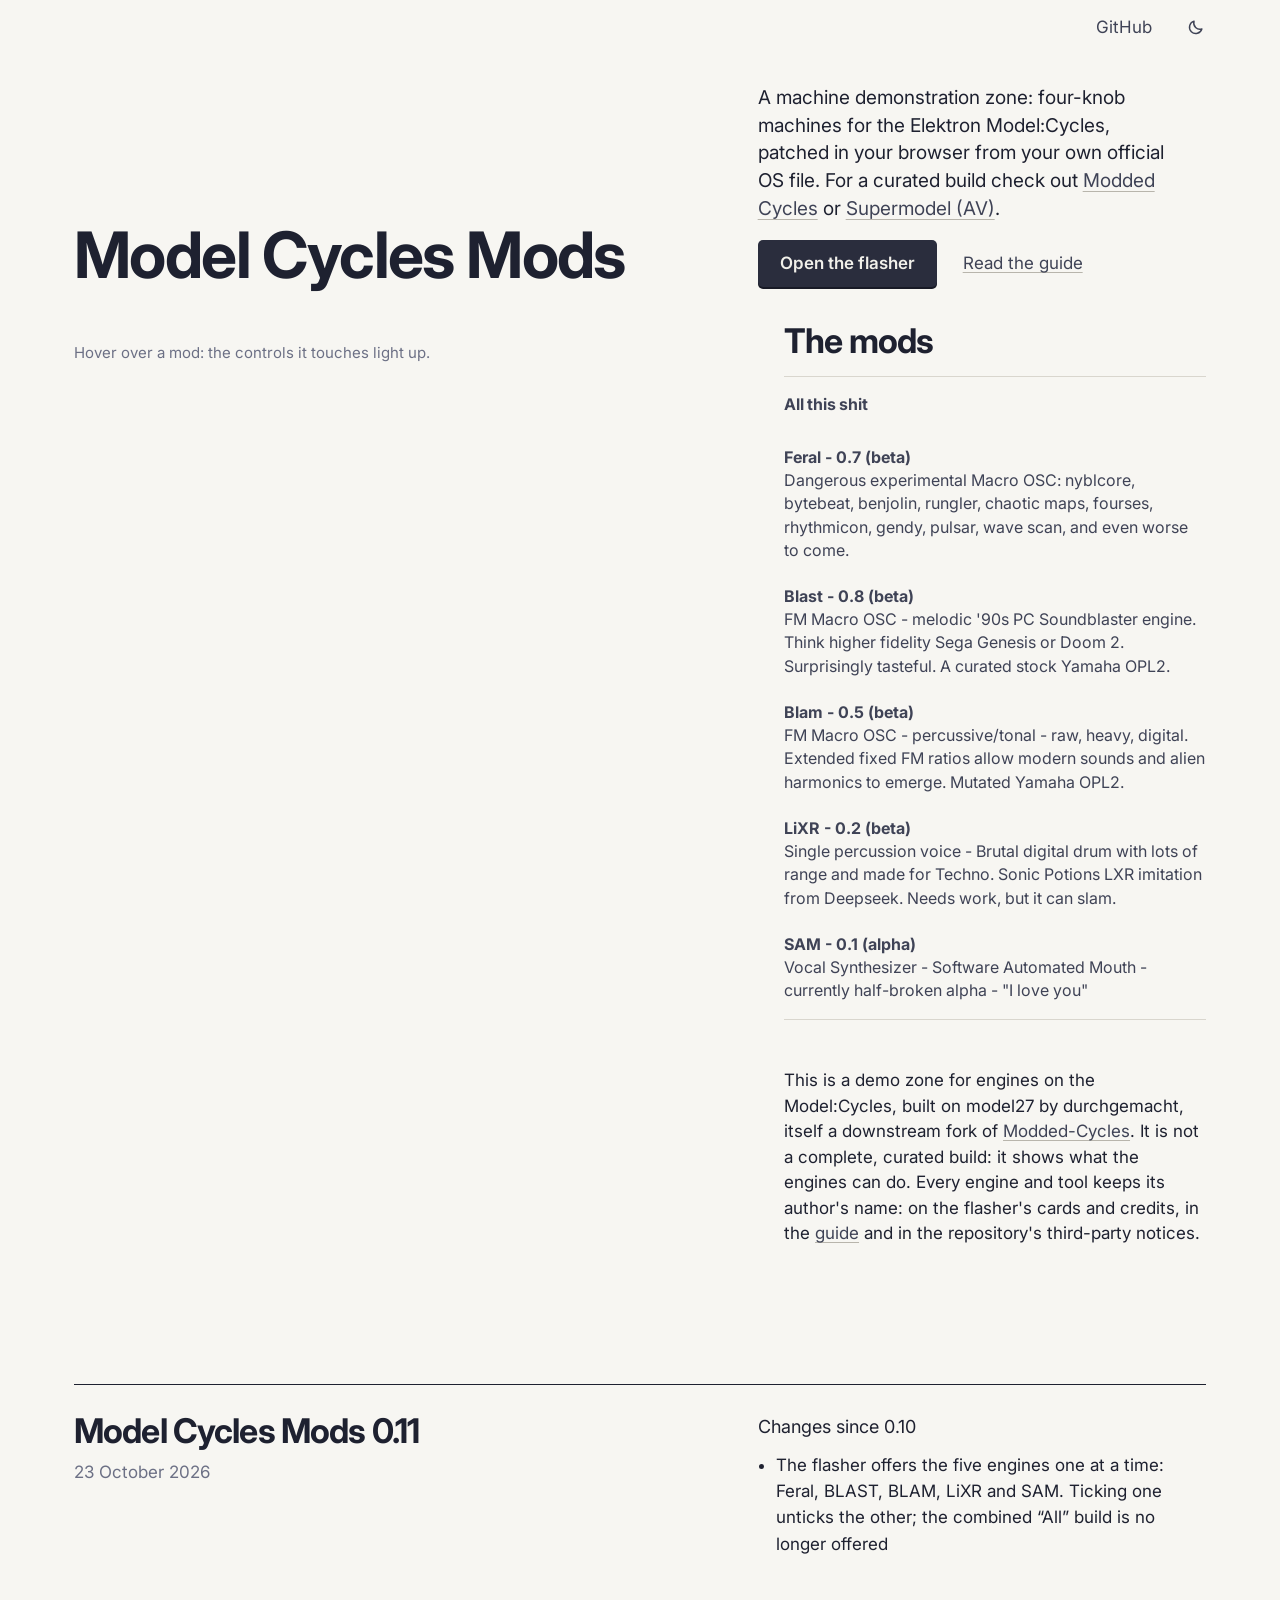
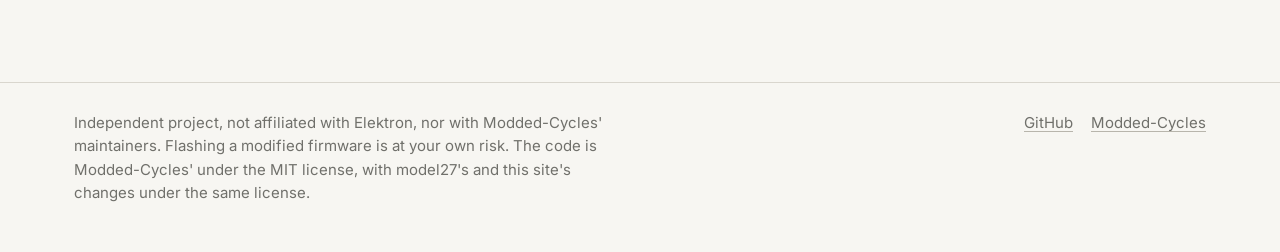
==== commit 7452ddc3: "Offer one engine at a time in the flasher The combined 90-all build is broken for every engine, so t" ====
--- a/docs/index.html
+++ b/docs/index.html
@@ -11,7 +11,7 @@
 <link rel="preconnect" href="https://fonts.googleapis.com">
 <link rel="preconnect" href="https://fonts.gstatic.com" crossorigin>
 <link rel="stylesheet" href="https://fonts.googleapis.com/css2?family=Inter:wght@400;500;600;700&family=IBM+Plex+Mono:wght@400;500&family=Tiny5&display=swap">
-<link rel="stylesheet" href="assets/site.css?v=2026-10-23-03">
+<link rel="stylesheet" href="assets/site.css?v=2026-10-23-04">
 <script>try{var l=localStorage.getItem("mc-lang"),t=localStorage.getItem("mc-theme")}catch(e){}document.documentElement.lang=l||(/^fr\b/i.test(navigator.language||"")?"fr":"en");if(t)document.documentElement.setAttribute("data-theme",t)</script>
 <style>
   .intro{display:grid;grid-template-columns:minmax(0,7fr) minmax(0,5fr);gap:20px 56px;align-items:end;padding:44px 0 36px}
@@ -110,8 +110,8 @@
   </div>
 </footer>
 
-<script src="assets/release.js?v=2026-10-23-03"></script>
-<script src="assets/cycles.js?v=2026-10-23-03"></script>
-<script src="assets/site.js?v=2026-10-23-03"></script>
+<script src="assets/release.js?v=2026-10-23-04"></script>
+<script src="assets/cycles.js?v=2026-10-23-04"></script>
+<script src="assets/site.js?v=2026-10-23-04"></script>
 </body>
 </html>
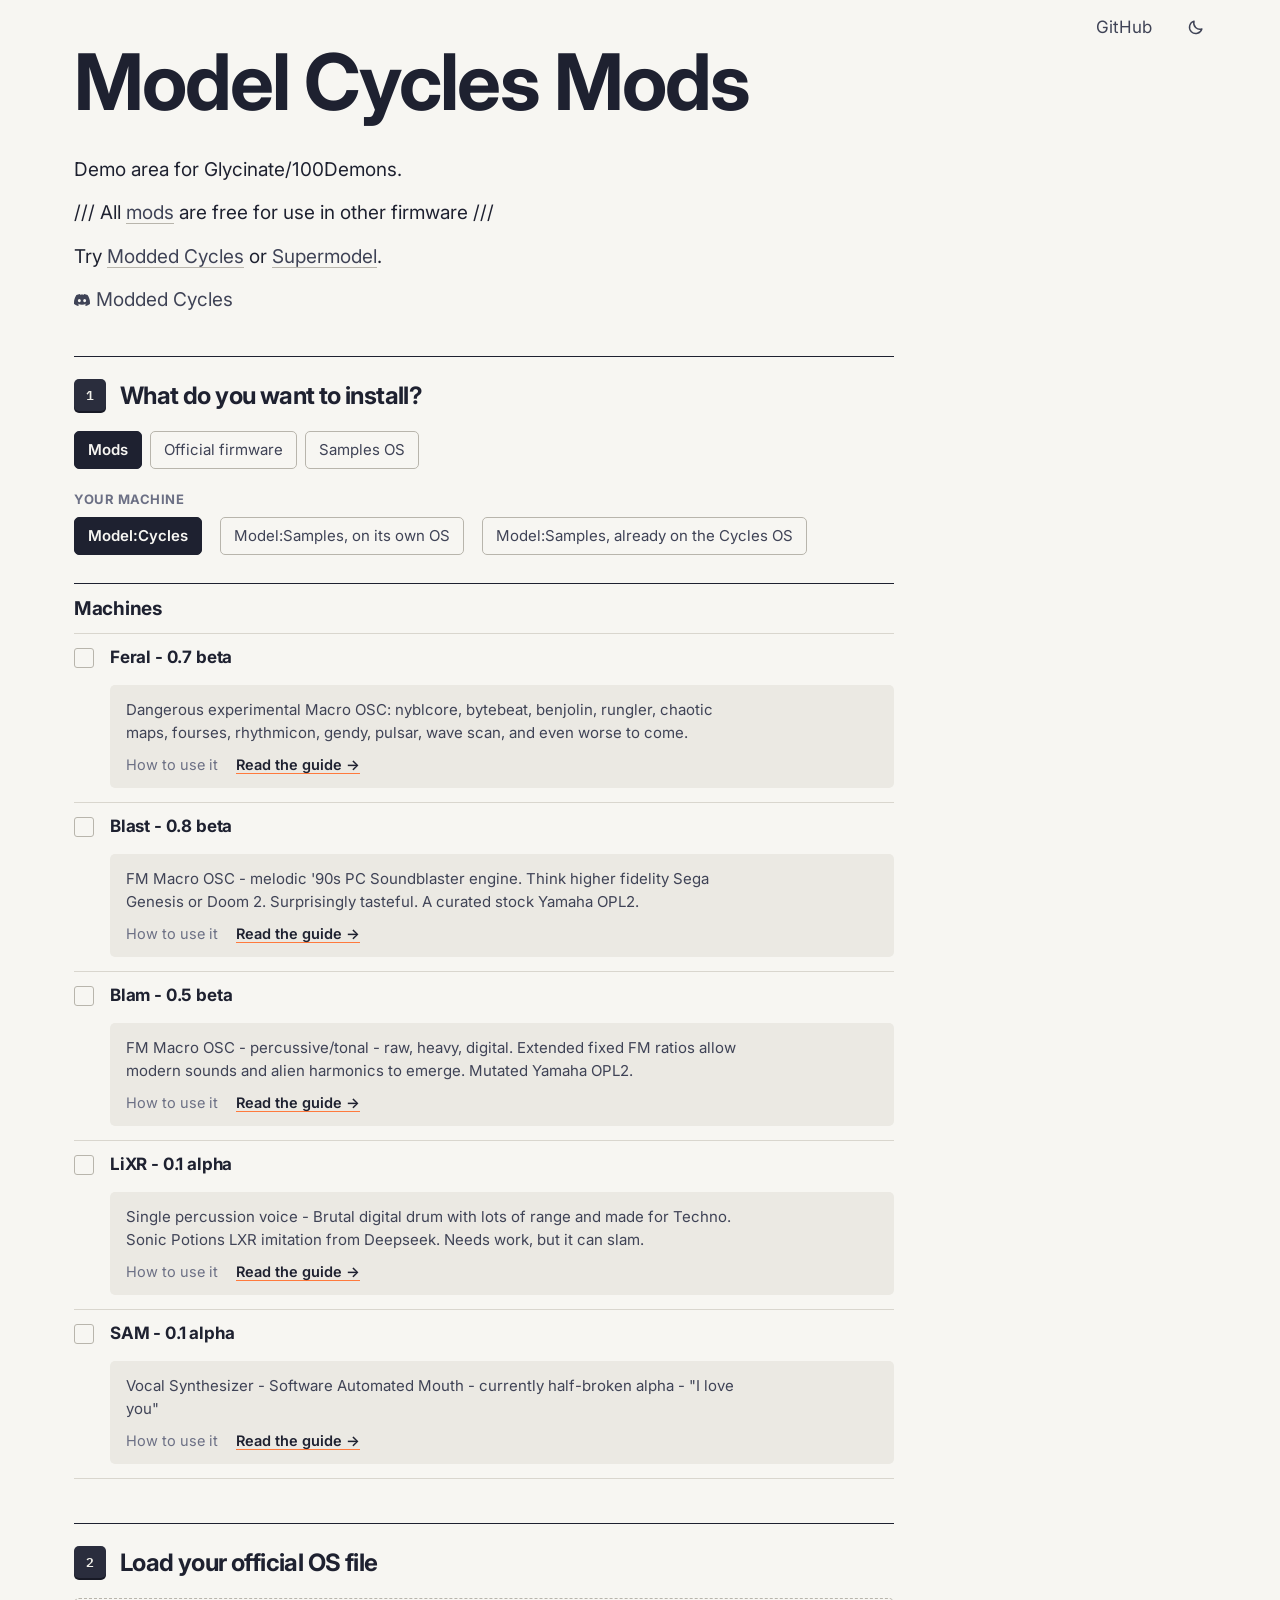
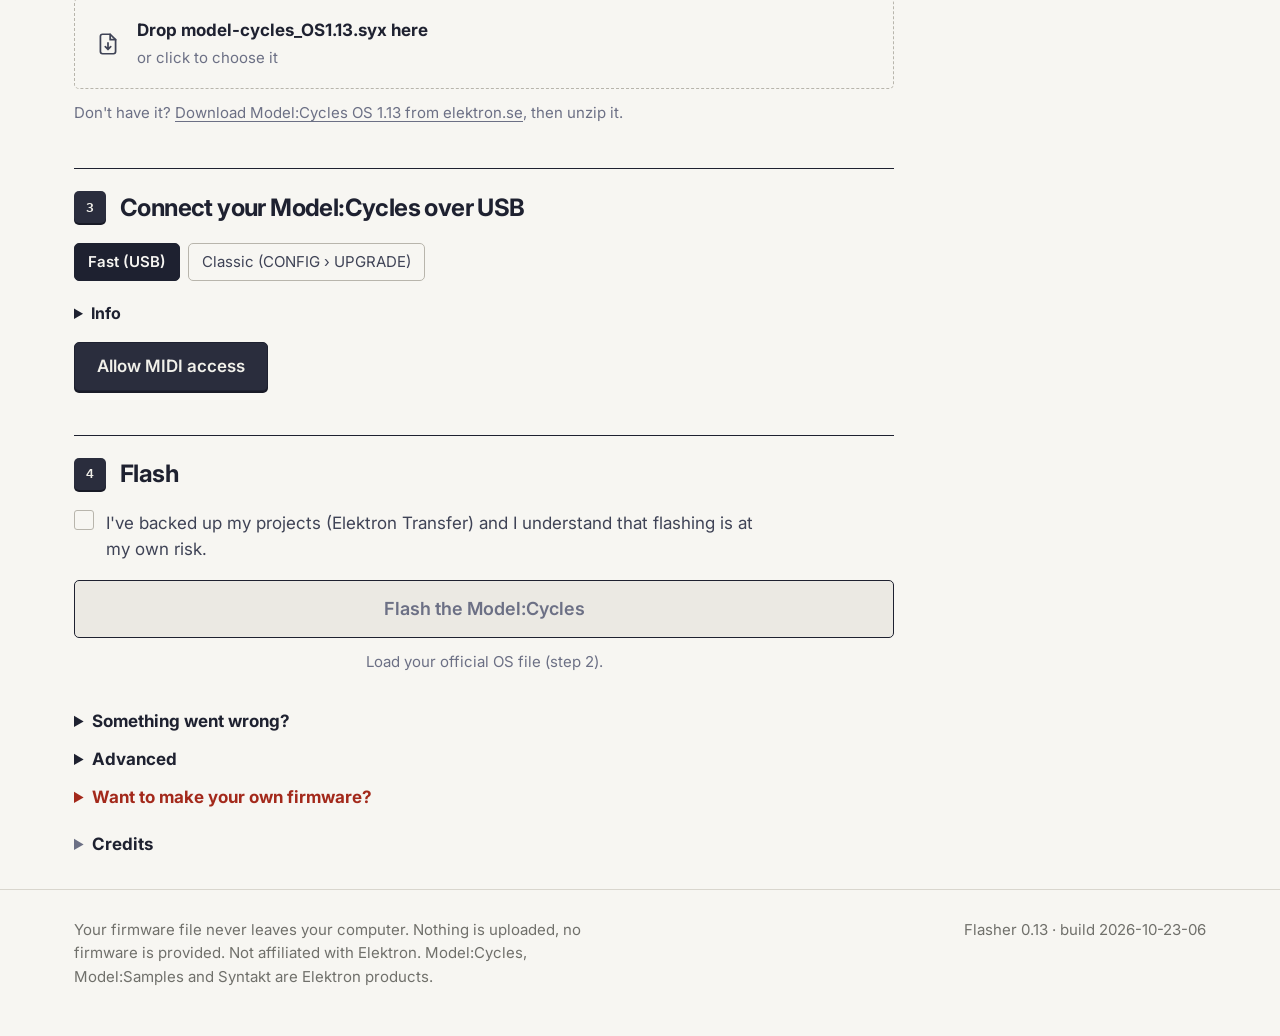
==== commit 6c513cec: "Open the site on the flasher and add engine guides The root URL now sends visitors straight to the f" ====
--- a/docs/index.html
+++ b/docs/index.html
@@ -3,115 +3,14 @@
 <head>
 <meta charset="utf-8">
 <meta name="viewport" content="width=device-width, initial-scale=1">
-<title>Model Cycles Mods</title>
-<meta name="description" content="Demo engines for the Elektron Model:Cycles: four-knob machines patched in your browser from your own official OS file. An engine demonstration zone, not a complete curated build.">
-<meta name="theme-color" content="#f7f6f2" media="(prefers-color-scheme: light)">
-<meta name="theme-color" content="#15161d" media="(prefers-color-scheme: dark)">
-<link rel="icon" href="assets/icon.svg" type="image/svg+xml">
-<link rel="preconnect" href="https://fonts.googleapis.com">
-<link rel="preconnect" href="https://fonts.gstatic.com" crossorigin>
-<link rel="stylesheet" href="https://fonts.googleapis.com/css2?family=Inter:wght@400;500;600;700&family=IBM+Plex+Mono:wght@400;500&family=Tiny5&display=swap">
-<link rel="stylesheet" href="assets/site.css?v=2026-10-23-04">
-<script>try{var l=localStorage.getItem("mc-lang"),t=localStorage.getItem("mc-theme")}catch(e){}document.documentElement.lang=l||(/^fr\b/i.test(navigator.language||"")?"fr":"en");if(t)document.documentElement.setAttribute("data-theme",t)</script>
-<style>
-  .intro{display:grid;grid-template-columns:minmax(0,7fr) minmax(0,5fr);gap:20px 56px;align-items:end;padding:44px 0 36px}
-  .intro h1{font-size:clamp(40px,5vw,64px)}
-  .intro p{font-size:19px;line-height:1.45;max-width:34ch;margin:0 0 18px}
-  .act{display:flex;flex-wrap:wrap;align-items:center;gap:14px 26px}
-
-  .bench{display:grid;grid-template-columns:minmax(0,1.55fr) minmax(0,1fr);gap:56px;align-items:start}
-  .bench figure{margin:0;position:sticky;top:20px}
-  .bench [data-device]{max-width:calc((100vh - 275px) * 1.467)}
-  .bench figcaption{margin-top:18px;font-size:15px;color:var(--muted)}
-  .bench h2{margin:0 0 18px}
-  .mods{list-style:none;margin:0;padding:0;border-top:1px solid var(--line)}
-  .mods a{display:block;padding:16px 0 17px;border-bottom:1px solid var(--line);text-decoration:none}
-  .mods b{display:block;font-size:19px;letter-spacing:-.01em;margin-bottom:3px}
-  .mods span{display:block;color:var(--ink-2);font-size:16px;line-height:1.45}
-  .mods em{display:block;margin-top:6px;font-style:normal;font-size:14px;color:var(--muted)}
-  .mods a:hover b,.mods a:focus-visible b{text-decoration:underline;text-decoration-color:var(--red);text-decoration-thickness:2px;text-underline-offset:.18em}
-  .mods a:focus-visible{outline-offset:0}
-  .about{margin-top:48px;max-width:70ch}
-  .about p{font-size:17px;line-height:1.5}
-
-  .release{display:grid;grid-template-columns:minmax(0,7fr) minmax(0,5fr);gap:12px 56px;margin-top:120px;padding-top:28px;border-top:1px solid var(--ink)}
-  .release time{display:block;color:var(--muted);margin-top:10px}
-  .release p{margin:0 0 .6em;font-size:18px}
-  .release ul{margin:0;padding-left:1.1em}
-  .release li{margin:.3em 0}
-
-  @media (hover:none){.bench figcaption{display:none}}
-  @media (max-width:900px){
-    .intro{grid-template-columns:1fr;padding:36px 0 32px}
-    .bench{grid-template-columns:1fr;gap:32px}
-    .bench figure{position:static}
-    .bench [data-device]{max-width:none}
-    .release{grid-template-columns:1fr;margin-top:80px}
-  }
-</style>
+<title>Model Cycles Mods — Flasher</title>
+<meta name="description" content="Install the demo engines on the Elektron Model:Cycles from your browser, over USB, from your own official OS file.">
+<meta name="robots" content="noindex">
+<link rel="canonical" href="flasher/">
+<meta http-equiv="refresh" content="0; url=flasher/">
+<script>location.replace("flasher/" + location.search + location.hash);</script>
 </head>
-<body data-page="home">
-
-<header class="wrap top">
-  <nav aria-label="Site">
-    <a href="https://github.com/100demons" target="_blank" rel="noopener">GitHub</a>
-  </nav>
-  <div class="lang" role="group" aria-label="Language" hidden><button type="button" data-lang="en" aria-pressed="true">EN</button>/<button type="button" data-lang="fr" aria-pressed="false">FR</button></div>
-  <button type="button" class="theme-btn" aria-label="Dark mode"><svg class="moon" width="18" height="18" viewBox="0 0 20 20" fill="none" stroke="currentColor" stroke-width="1.6" stroke-linejoin="round" aria-hidden="true"><path d="M16.5 12.2A7 7 0 0 1 7.8 3.5a7 7 0 1 0 8.7 8.7Z"/></svg><svg class="sun" width="18" height="18" viewBox="0 0 20 20" fill="none" stroke="currentColor" stroke-width="1.6" stroke-linecap="round" aria-hidden="true"><circle cx="10" cy="10" r="3.6"/><path d="M10 1.8v2.1M10 16.1v2.1M1.8 10h2.1M16.1 10h2.1M4.2 4.2l1.5 1.5M14.3 14.3l1.5 1.5M4.2 15.8l1.5-1.5M14.3 5.7l1.5-1.5"/></svg></button>
-</header>
-
-<main class="wrap">
-  <section class="intro">
-    <h1><span data-l="en">Model Cycles Mods</span><span data-l="fr">Moteurs de démonstration pour le Model:Cycles</span></h1>
-    <div>
-      <p><span data-l="en">A machine demonstration zone: four-knob machines for the Elektron Model:Cycles, patched in your browser from your own official OS file. For a curated build check out <a href="https://18nelli18.github.io/Modded-Cycles/flasher/" target="_blank" rel="noopener">Modded Cycles</a> or <a href="https://aveycole.github.io/Modded-Cycles/flasher/" target="_blank" rel="noopener">Supermodel (AV)</a>.</span><span data-l="fr">Une zone de démonstration de machines : des machines à quatre potards pour l'Elektron Model:Cycles, patchées dans votre navigateur depuis votre propre fichier d'OS officiel. Pour un build soigné, voir <a href="https://18nelli18.github.io/Modded-Cycles/flasher/" target="_blank" rel="noopener">Modded Cycles</a> ou <a href="https://aveycole.github.io/Modded-Cycles/flasher/" target="_blank" rel="noopener">Supermodel (AV)</a>.</span></p>
-      <div class="act">
-        <a class="btn" href="flasher/"><span data-l="en">Open the flasher</span><span data-l="fr">Ouvrir le flasher</span></a>
-        <a href="guide/"><span data-l="en">Read the guide</span><span data-l="fr">Lire le guide</span></a>
-      </div>
-    </div>
-  </section>
-
-  <section class="bench">
-    <figure>
-      <div data-device="seq"></div>
-      <figcaption><span data-l="en">Hover over a mod: the controls it touches light up.</span><span data-l="fr">Survolez un mod : les commandes qu'il touche s'allument.</span></figcaption>
-    </figure>
-    <div>
-      <h2><span data-l="en">The mods</span><span data-l="fr">Les mods</span></h2>
-      <ol class="mods">
-        <li><a href="flasher/">
-          <b><span data-l="en">All this shit</span><span data-l="fr">All this shit</span></b><br>
-          <span><span data-l="en"><strong>Feral - 0.7 (beta)</strong><br>Dangerous experimental Macro OSC: nyblcore, bytebeat, benjolin, rungler, chaotic maps, fourses, rhythmicon, gendy, pulsar, wave scan, and even worse to come.<br><br><strong>Blast - 0.8 (beta)</strong><br>FM Macro OSC - melodic '90s PC Soundblaster engine. Think higher fidelity Sega Genesis or Doom 2. Surprisingly tasteful. A curated stock Yamaha OPL2.<br><br><strong>Blam - 0.5 (beta)</strong><br>FM Macro OSC - percussive/tonal - raw, heavy, digital. Extended fixed FM ratios allow modern sounds and alien harmonics to emerge. Mutated Yamaha OPL2.<br><br><strong>LiXR - 0.2 (beta)</strong><br>Single percussion voice - Brutal digital drum with lots of range and made for Techno. Sonic Potions LXR imitation from Deepseek. Needs work, but it can slam.<br><br><strong>SAM - 0.1 (alpha)</strong><br>Vocal Synthesizer - Software Automated Mouth - currently half-broken alpha - "I love you"</span><span data-l="fr"><strong>Feral - 0.7 (beta)</strong><br>Dangerous experimental Macro OSC: nyblcore, bytebeat, benjolin, rungler, chaotic maps, fourses, rhythmicon, gendy, pulsar, wave scan, and even worse to come.<br><br><strong>Blast - 0.8 (beta)</strong><br>FM Macro OSC - melodic '90s PC Soundblaster engine. Think higher fidelity Sega Genesis or Doom 2. Surprisingly tasteful. A curated stock Yamaha OPL2.<br><br><strong>Blam - 0.5 (beta)</strong><br>FM Macro OSC - percussive/tonal - raw, heavy, digital. Extended fixed FM ratios allow modern sounds and alien harmonics to emerge. Mutated Yamaha OPL2.<br><br><strong>LiXR - 0.2 (beta)</strong><br>Single percussion voice - Brutal digital drum with lots of range and made for Techno. Sonic Potions LXR imitation from Deepseek. Needs work, but it can slam.<br><br><strong>SAM - 0.1 (alpha)</strong><br>Vocal Synthesizer - Software Automated Mouth - currently half-broken alpha - "I love you"</span></span>
-          </a></li>
-      </ol>
-      <div class="about">
-        <p><span data-l="en">This is a demo zone for engines on the Model:Cycles, built on model27 by durchgemacht, itself a downstream fork of <a href="https://github.com/18nelli18/Modded-Cycles" target="_blank" rel="noopener">Modded-Cycles</a>. It is not a complete, curated build: it shows what the engines can do. Every engine and tool keeps its author's name: on the flasher's cards and credits, in the <a href="guide/#trouble">guide</a> and in the repository's third-party notices.</span><span data-l="fr">model27 est un fork dérivé de <a href="https://github.com/18nelli18/Modded-Cycles" target="_blank" rel="noopener">Modded-Cycles</a>, parti de sa version 1.55, la dernière avec une sélection de mods. Il garde la sélection et propose peu de cartes : d'abord les mods du mainteneur, puis un ou deux d'autres auteurs, chacun relu selon le Cycles Mod Standard pour que des mods de personnes différentes aillent ensemble. Les autres mods de Modded-Cycles restent constructibles en ligne de commande. Chaque mod et chaque outil garde le nom de son auteur : sur les cartes et les crédits du flasher, dans le <a href="guide/#trouble">guide</a> et dans les mentions tierces du dépôt.</span></p>
-      </div>
-    </div>
-  </section>
-
-  <section class="release" id="version">
-    <div>
-      <h2>Model Cycles Mods <span data-rel="version">0.6</span></h2>
-      <time data-rel="date">2026-10-21</time>
-    </div>
-    <div data-rel="changes"></div>
-  </section>
-</main>
-
-<footer class="foot">
-  <div class="wrap">
-    <p>
-      <span data-l="en">Independent project, not affiliated with Elektron, nor with Modded-Cycles' maintainers. Flashing a modified firmware is at your own risk. The code is Modded-Cycles' under the MIT license, with model27's and this site's changes under the same license.</span>
-      <span data-l="fr">Projet indépendant, non affilié à Elektron ni aux mainteneurs de Modded-Cycles. Flasher un firmware modifié se fait à vos risques. Le code est celui de Modded-Cycles sous licence MIT, les changements de model27 sous la même licence.</span>
-    </p>
-    <nav aria-label="Footer"><a href="https://github.com/100demons/cycles-flasher" target="_blank" rel="noopener">GitHub</a><a href="https://github.com/18nelli18/Modded-Cycles" target="_blank" rel="noopener">Modded-Cycles</a></nav>
-  </div>
-</footer>
-
-<script src="assets/release.js?v=2026-10-23-04"></script>
-<script src="assets/cycles.js?v=2026-10-23-04"></script>
-<script src="assets/site.js?v=2026-10-23-04"></script>
+<body>
+<p><a href="flasher/">Open the flasher</a> · <a href="flasher/">Ouvrir le flasher</a></p>
 </body>
 </html>
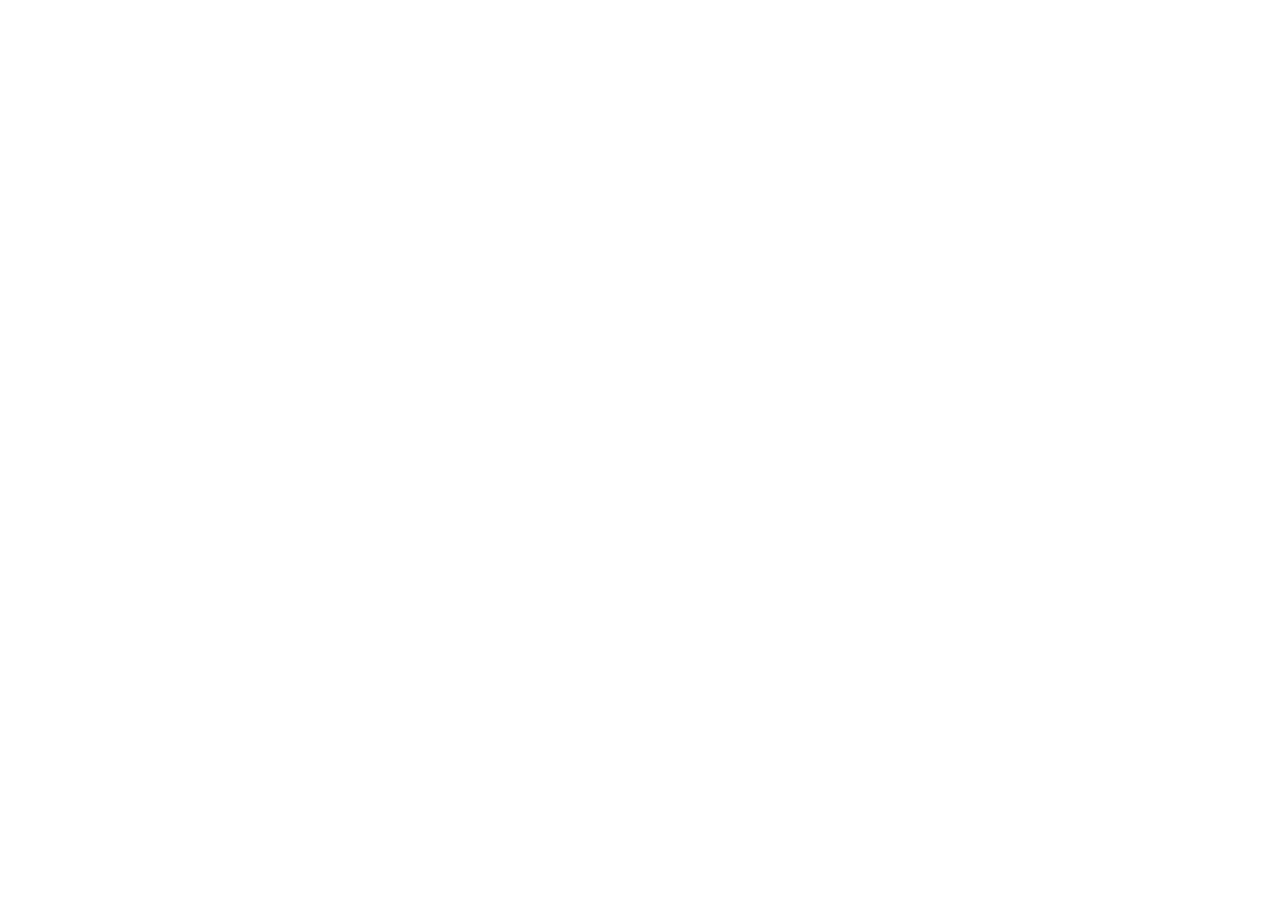
==== commit 0dc629ae: "Replace the cycles-flasher page with the cycles-engines flasher The old page now redirects to https:" ====
--- a/docs/index.html
+++ b/docs/index.html
@@ -1,16 +1,14 @@
-<!DOCTYPE html>
+<!doctype html>
 <html lang="en">
 <head>
 <meta charset="utf-8">
-<meta name="viewport" content="width=device-width, initial-scale=1">
-<title>Model Cycles Mods — Flasher</title>
-<meta name="description" content="Install the demo engines on the Elektron Model:Cycles from your browser, over USB, from your own official OS file.">
+<title>Model:Cycles flasher</title>
 <meta name="robots" content="noindex">
-<link rel="canonical" href="flasher/">
-<meta http-equiv="refresh" content="0; url=flasher/">
-<script>location.replace("flasher/" + location.search + location.hash);</script>
+<link rel="canonical" href="https://100demons.github.io/cycles-engines/flasher/">
+<meta http-equiv="refresh" content="0; url=https://100demons.github.io/cycles-engines/flasher/">
+<script>location.replace("https://100demons.github.io/cycles-engines/flasher/" + location.search + location.hash);</script>
 </head>
 <body>
-<p><a href="flasher/">Open the flasher</a> · <a href="flasher/">Ouvrir le flasher</a></p>
+<p>The flasher has moved to <a href="https://100demons.github.io/cycles-engines/flasher/">100demons.github.io/cycles-engines/flasher/</a>.</p>
 </body>
 </html>
